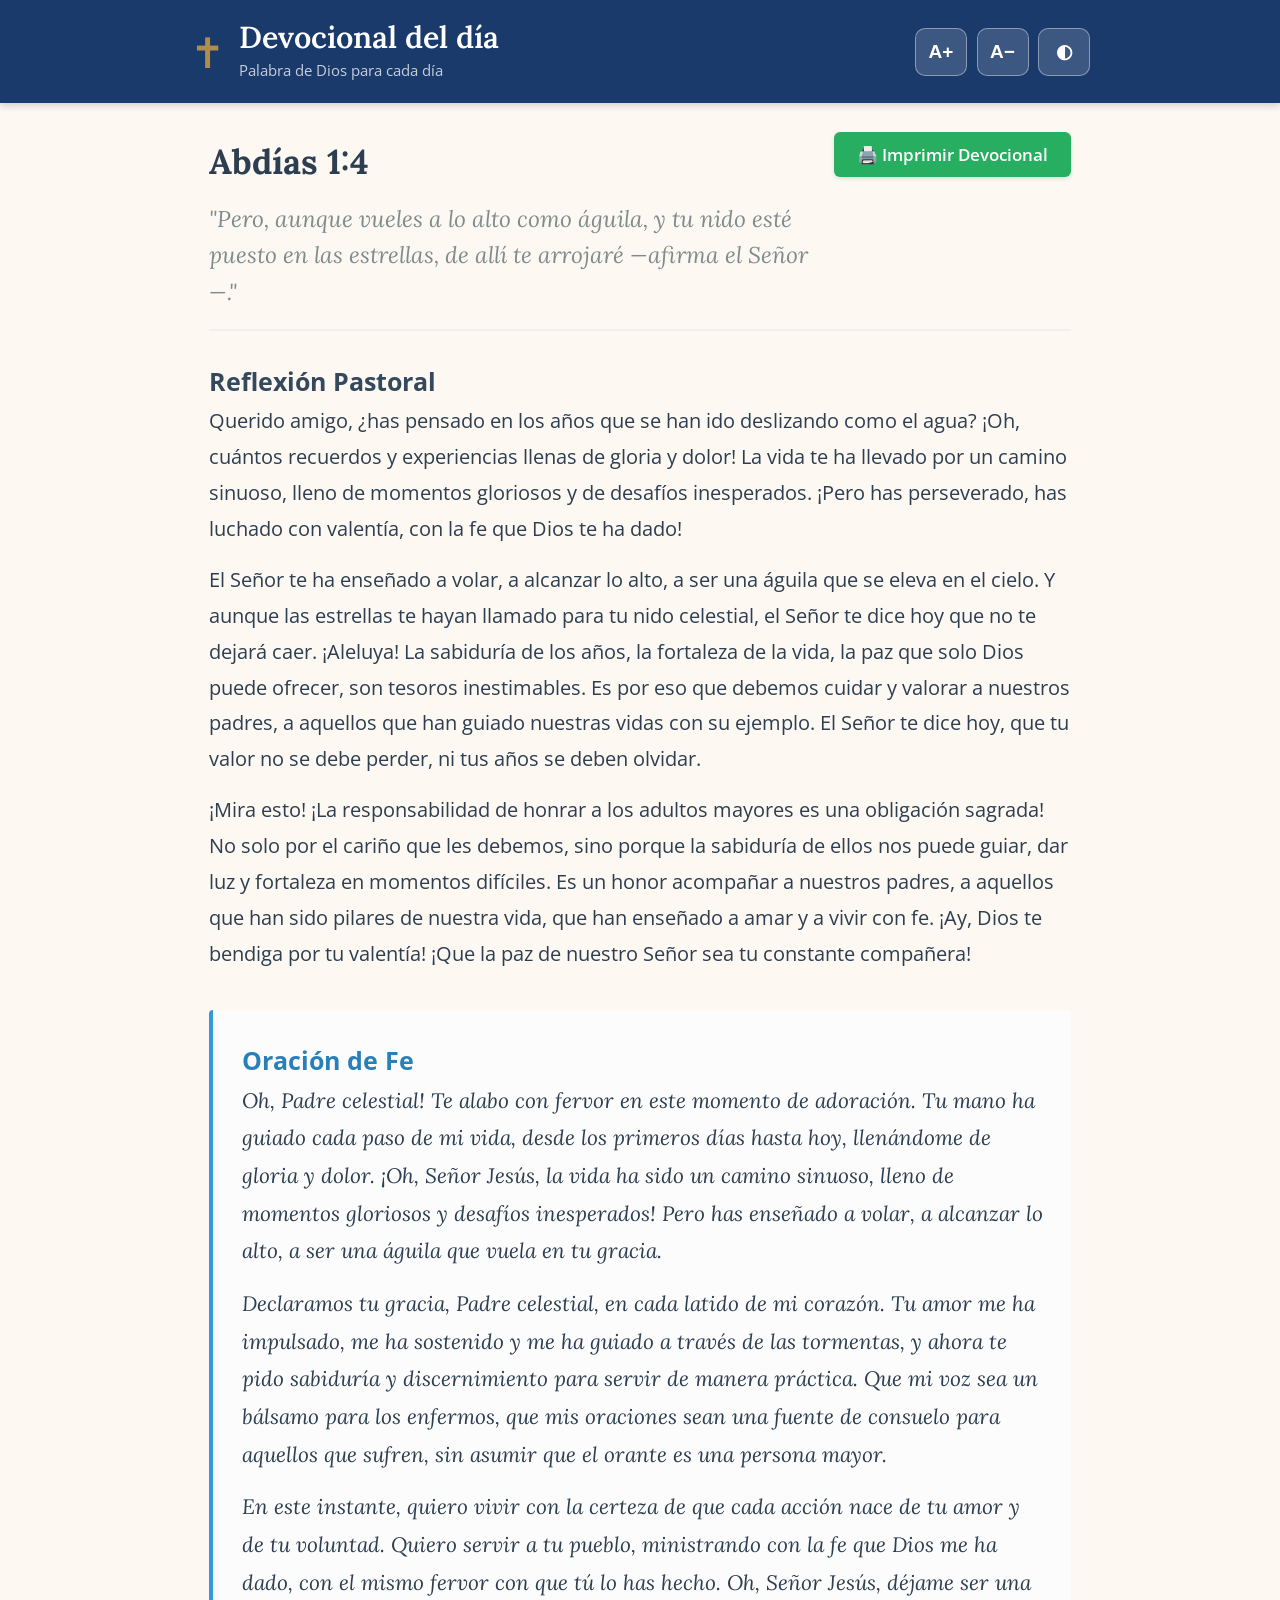
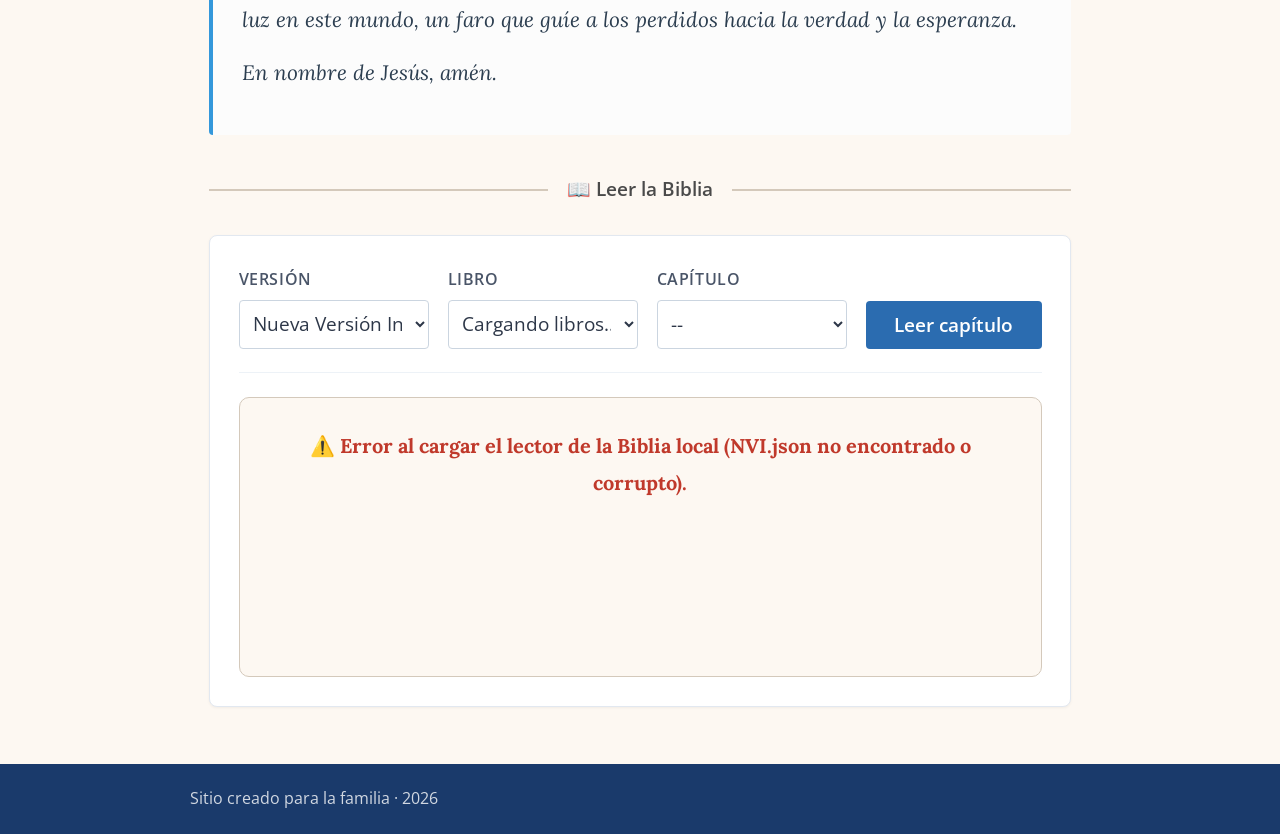
==== index.html @ 0cc898de "Automated update: 2026-06-20 - verspertino" ====
<!DOCTYPE html>
<html lang="es">
<head>
  <meta charset="UTF-8" />
  <meta name="viewport" content="width=device-width, initial-scale=1.0" />
  <title>Devocional del día</title>
  <link rel="stylesheet" href="styles.css" />
  <link rel="preconnect" href="https://fonts.googleapis.com" />
  <link rel="preconnect" href="https://fonts.gstatic.com" crossorigin />
  <link href="https://fonts.googleapis.com/css2?family=Lora:ital,wght@0,400;0,600;1,400&family=Open+Sans:wght@400;600&display=swap" rel="stylesheet" />
  <style>
    /* Estilos de la sección del Lector en Pantalla */
    .lector-section {
        background: #ffffff;
        border: 1px solid #e2e8f0;
        border-radius: 8px;
        padding: 1.5rem;
        margin-top: 1.5rem;
        box-shadow: 0 1px 3px rgba(0,0,0,0.05);
    }
    .controles-biblia {
        display: flex;
        flex-wrap: wrap;
        gap: 1rem;
        align-items: flex-end;
        border-bottom: 1px solid #edf2f7;
        padding-bottom: 1.25rem;
        margin-bottom: 1.25rem;
    }
    .control-grupo {
        flex: 1;
        min-width: 150px;
        display: flex;
        flex-direction: column;
        gap: 0.35rem;
    }
    .control-label {
        font-family: 'Open Sans', sans-serif;
        font-size: 0.85rem;
        font-weight: 600;
        color: #4a5568;
    }
    .control-select {
        width: 100%;
        padding: 0.5rem;
        border: 1px solid #cbd5e0;
        border-radius: 4px;
        background-color: #fff;
        font-family: 'Open Sans', sans-serif;
        color: #2d3748;
    }
    .btn-leer {
        padding: 0.55rem 1.5rem;
        background-color: #2b6cb0;
        color: white;
        border: none;
        border-radius: 4px;
        font-family: 'Open Sans', sans-serif;
        font-weight: 600;
        cursor: pointer;
        transition: background-color 0.2s;
        height: 38px;
    }
    .btn-leer:hover { background-color: #2c5282; }

    /* Botón de Impresión Estilizado */
    .btn-print {
        background-color: #27ae60;
        color: #ffffff;
        border: none;
        padding: 0.6rem 1.2rem;
        border-radius: 6px;
        cursor: pointer;
        font-family: 'Open Sans', sans-serif;
        font-size: 0.9rem;
        font-weight: 600;
        display: flex;
        align-items: center;
        gap: 0.5rem;
        box-shadow: 0 2px 4px rgba(39, 174, 96, 0.2);
        transition: background-color 0.2s, transform 0.1s;
    }
    .btn-print:hover {
        background-color: #219653;
        transform: translateY(-1px);
    }
    .btn-print:active {
        transform: translateY(0);
    }
    
    /* CONTROL AGRESIVO DE CONFIGURACIÓN PARA UNA SOLA HOJA A4 (IMPRESIÓN) */
    @media print {
        @page {
            size: A4;
            margin: 10mm 12mm 10mm 12mm; /* Reducción de márgenes físicos de página */
        }
        .no-print, .site-header, .site-footer, .divisor, .controles-biblia, .accesibilidad, .btn-print {
            display: none !important;
        }
        body {
            background: white !important;
            color: #000000 !important;
            font-size: 10pt !important; /* Tipografía base compacta */
            line-height: 1.4 !important;
            margin: 0 !important;
            padding: 0 !important;
        }
        .devocional-wrapper {
            box-shadow: none !important;
            border: none !important;
            padding: 0 !important;
            margin: 0 !important;
        }
        .devocional-header {
            margin-bottom: 0.8rem !important;
            padding-bottom: 0.5rem !important;
            border-bottom: 1px solid #ddd !important;
        }
        .versiculo-titulo {
            font-size: 14pt !important;
            margin-bottom: 0.2rem !important;
        }
        .versiculo-texto {
            font-size: 10.5pt !important;
            line-height: 1.3 !important;
        }
        .devocional-body {
            margin-bottom: 1rem !important;
        }
        .devocional-body h3, .devocional-footer h3 {
            font-size: 11pt !important;
            margin-top: 0.4rem !important;
            margin-bottom: 0.3rem !important;
        }
        .texto-reflexion p {
            font-size: 10pt !important;
            line-height: 1.4 !important;
            margin-bottom: 0.6rem !important;
        }
        .devocional-footer {
            background-color: #fafafa !important;
            border-left: 3px solid #3498db !important;
            padding: 0.8rem !important;
            border-radius: 4px !important;
            page-break-inside: avoid; /* Evita que la oración se rompa a la mitad */
        }
        .texto-oracion p {
            font-size: 10pt !important;
            line-height: 1.4 !important;
            margin-bottom: 0.4rem !important;
        }
    }
  </style>
</head>
<body>

  <header class="site-header" id="siteHeader">
    <div class="header-inner">
      <div class="logo-area">
        <span class="logo-cross">✝</span>
        <div>
          <h1 class="site-title">Devocional del día</h1>
          <p class="site-subtitle">Palabra de Dios para cada día</p>
        </div>
      </div>
      <div class="accesibilidad">
        <button class="btn-acc" id="btnMayor" title="Aumentar letra">A+</button>
        <button class="btn-acc" id="btnMenor" title="Reducir letra">A−</button>
        <button class="btn-acc" id="btnContraste" title="Alto contraste">◐</button>
      </div>
    </div>
  </header>

  <main class="site-main">

    <section class="devocional-wrapper" aria-label="Devocional del día">
      <div id="devocional" class="devocional-contenido">
        
        <div class="devocional-header" style="margin-bottom: 1.5rem; border-bottom: 2px solid #f0f0f0; padding-bottom: 1rem; display: flex; justify-content: space-between; align-items: flex-start; flex-wrap: wrap; gap: 1rem;">
            <div style="flex: 1; min-width: 280px;">
                <h2 class="versiculo-titulo" style="font-family: 'Lora', Georgia, serif; color: #2c3e50; font-size: 1.8rem; margin: 0 0 0.5rem 0;">
                    Abdías 1:4
                </h2>
                <p class="versiculo-texto" style="font-family: 'Lora', Georgia, serif; font-style: italic; color: #7f8c8d; font-size: 1.2rem; line-height: 1.6; margin: 0;">
                    "Pero, aunque vueles a lo alto como águila, y tu nido esté puesto en las estrellas, de allí te arrojaré —afirma el Señor—."
                </p>
            </div>
            <button class="btn-print no-print" onclick="window.print();">
                🖨️ Imprimir Devocional
            </button>
        </div>
        
        <div class="devocional-body" style="margin-bottom: 2rem;">
            <h3 style="font-family: 'Open Sans', sans-serif; color: #34495e; font-size: 1.3rem; margin-top: 0;">Reflexión Pastoral</h3>
            <div class="texto-reflexion" id="textoReflexion" style="font-family: 'Open Sans', sans-serif; font-size: 1.05rem; line-height: 1.8; color: #2c3e50;">
                <p style="margin-bottom: 0.8rem;">Querido amigo, ¿has pensado en los años que se han ido deslizando como el agua?  ¡Oh, cuántos recuerdos y experiencias llenas de gloria y dolor!  La vida te ha llevado por un camino sinuoso, lleno de momentos gloriosos y de desafíos inesperados. ¡Pero has perseverado, has luchado con valentía, con la fe que Dios te ha dado!</p><p style="margin-bottom: 0.8rem;">El Señor te ha enseñado a volar, a alcanzar lo alto, a ser una águila que se eleva en el cielo.  Y aunque las estrellas te hayan llamado para tu nido celestial, el Señor te dice hoy que no te dejará caer. ¡Aleluya!  La sabiduría de los años, la fortaleza de la vida, la paz que solo Dios puede ofrecer, son tesoros inestimables.  Es por eso que debemos cuidar y valorar a nuestros padres, a aquellos que han guiado nuestras vidas con su ejemplo.  El Señor te dice hoy, que tu valor no se debe perder, ni tus años se deben olvidar.</p><p style="margin-bottom: 0.8rem;">¡Mira esto! ¡La responsabilidad de honrar a los adultos mayores es una obligación sagrada!  No solo por el cariño que les debemos, sino porque la sabiduría de ellos nos puede guiar, dar luz y fortaleza en momentos difíciles.  Es un honor acompañar a nuestros padres, a aquellos que han sido pilares de nuestra vida, que han enseñado a amar y a vivir con fe.  ¡Ay, Dios te bendiga por tu valentía! ¡Que la paz de nuestro Señor sea tu constante compañera!</p>
            </div>
        </div>
        
        <div class="devocional-footer" style="background-color: #fcfcfc; border-left: 4px solid #3498db; padding: 1.5rem; border-radius: 4px;">
            <h3 style="font-family: 'Open Sans', sans-serif; color: #2980b9; font-size: 1.3rem; margin-top: 0;">Oración de Fe</h3>
            <div class="texto-oracion" id="textoOracion" style="font-family: 'Lora', Georgia, serif; font-size: 1.1rem; line-height: 1.8; color: #2c3e50; font-style: italic;">
                <p style="margin-bottom: 0.8rem;">Oh, Padre celestial!  Te alabo con fervor en este momento de adoración. Tu mano ha guiado cada paso de mi vida, desde los primeros días hasta hoy, llenándome de gloria y dolor.  ¡Oh, Señor Jesús, la vida ha sido un camino sinuoso, lleno de momentos gloriosos y desafíos inesperados! Pero has enseñado a volar, a alcanzar lo alto, a ser una águila que vuela en tu gracia.</p><p style="margin-bottom: 0.8rem;">Declaramos tu gracia, Padre celestial, en cada latido de mi corazón.  Tu amor me ha impulsado, me ha sostenido y me ha guiado a través de las tormentas, y ahora te pido sabiduría y discernimiento para servir de manera práctica.  Que mi voz sea un bálsamo para los enfermos, que mis oraciones sean una fuente de consuelo para aquellos que sufren, sin asumir que el orante es una persona mayor.</p><p style="margin-bottom: 0.8rem;">En este instante, quiero vivir con la certeza de que cada acción nace de tu amor y de tu voluntad.  Quiero servir a tu pueblo, ministrando con la fe que Dios me ha dado, con el mismo fervor con que tú lo has hecho.  Oh, Señor Jesús, déjame ser una luz en este mundo, un faro que guíe a los perdidos hacia la verdad y la esperanza.</p><p style="margin-bottom: 0.8rem;">En nombre de Jesús, amén.</p>
            </div>
        </div>

      </div>
    </section>

    <div class="divisor no-print">
      <span>📖 Leer la Biblia</span>
    </div>

    <section class="lector-section no-print" aria-label="Lector de la Biblia">
      <div class="controles-biblia">
        <div class="control-grupo">
          <label class="control-label" for="selVersion">Versión</label>
          <select id="selVersion" class="control-select">
            <option value="nvi">Nueva Versión Internacional (NVI)</option>
          </select>
        </div>
        <div class="control-grupo">
          <label class="control-label" for="selLibro">Libro</label>
          <select id="selLibro" class="control-select">
             <option value="">Cargando libros...</option>
          </select>
        </div>
        <div class="control-grupo">
          <label class="control-label" for="selCapitulo">Capítulo</label>
          <select id="selCapitulo" class="control-select">
             <option value="">--</option>
          </select>
        </div>
        <button id="btnLeer" class="btn-leer">Leer capítulo</button>
      </div>
      
      <div id="areaTexto" class="area-texto">
        <p class="texto-inicio" style="margin: 0; padding: 0.5rem 0;">Seleccione un libro y capítulo para comenzar a leer.</p>
      </div>
    </section>

  </main>

  <footer class="site-footer" id="siteFooter">
    <div class="footer-inner">
      <p class="footer-frase">Sitio creado para la familia · 2026</p>
    </div>
  </footer>

  <script src="js/biblia.js"></script>
</body>
</html>
---- styles.css ----
/* ============================================
   MI BIBLIA DIARIA — Estilos principales
   Diseñado para adultos mayores: letra grande,
   alto contraste, botones amplios.
   ============================================ */

/* --- RESET Y BASE --- */
*, *::before, *::after { box-sizing: border-box; margin: 0; padding: 0; }

:root {
  --fs-base: 19px;
  --color-fondo: #fdf8f2;
  --color-fondo-card: #ffffff;
  --color-texto: #1a1a1a;
  --color-texto-suave: #4a4a4a;
  --color-acento: #1a3a6b;
  --color-acento-claro: #e8eef8;
  --color-acento-hover: #122a52;
  --color-borde: #d4c9bb;
  --color-oro: #b08d4a;
  --color-oro-claro: #fdf4e3;
  --radio: 10px;
  --sombra: 0 2px 12px rgba(0,0,0,0.08);
}

/* MODO ALTO CONTRASTE */
body.alto-contraste {
  --color-fondo: #000000;
  --color-fondo-card: #111111;
  --color-texto: #ffffff;
  --color-texto-suave: #dddddd;
  --color-acento: #4a90e2;
  --color-acento-claro: #001a33;
  --color-borde: #666666;
  --color-oro: #ffd700;
  --color-oro-claro: #1a1500;
}

html { font-size: var(--fs-base); }

body {
  font-family: 'Open Sans', Arial, sans-serif;
  background-color: var(--color-fondo);
  color: var(--color-texto);
  line-height: 1.75;
  min-height: 100vh;
  display: flex;
  flex-direction: column;
}

/* --- HEADER --- */
.site-header {
  background-color: var(--color-acento);
  color: #ffffff;
  padding: 1rem 1.5rem;
  box-shadow: 0 2px 8px rgba(0,0,0,0.2);
}

.header-inner {
  max-width: 900px;
  margin: 0 auto;
  display: flex;
  align-items: center;
  justify-content: space-between;
  gap: 1rem;
  flex-wrap: wrap;
}

.logo-area {
  display: flex;
  align-items: center;
  gap: 0.75rem;
}

.logo-cross {
  font-size: 2.2rem;
  color: var(--color-oro);
  line-height: 1;
}

.site-title {
  font-family: 'Lora', Georgia, serif;
  font-size: 1.6rem;
  font-weight: 600;
  color: #ffffff;
  line-height: 1.2;
}

.site-subtitle {
  font-size: 0.8rem;
  color: rgba(255,255,255,0.75);
  margin-top: 2px;
}

/* --- BOTONES ACCESIBILIDAD --- */
.accesibilidad {
  display: flex;
  gap: 0.5rem;
  flex-shrink: 0;
}

.btn-acc {
  background: rgba(255,255,255,0.15);
  border: 1.5px solid rgba(255,255,255,0.4);
  color: #ffffff;
  font-size: 1rem;
  font-weight: 600;
  min-width: 52px;
  min-height: 48px;
  border-radius: var(--radio);
  cursor: pointer;
  transition: background 0.2s;
  padding: 0 12px;
}

.btn-acc:hover, .btn-acc:focus {
  background: rgba(255,255,255,0.3);
  outline: 3px solid #fff;
  outline-offset: 2px;
}

/* --- MAIN --- */
.site-main {
  max-width: 900px;
  margin: 0 auto;
  padding: 1.5rem 1rem 3rem;
  flex: 1;
  width: 100%;
}

/* --- DEVOCIONAL PLACEHOLDER --- */
.devocional-wrapper {
  margin-bottom: 2rem;
}

.devocional-placeholder {
  background: var(--color-acento-claro);
  border: 2px dashed var(--color-borde);
  border-radius: var(--radio);
  padding: 2.5rem 2rem;
  text-align: center;
  color: var(--color-texto-suave);
}

.placeholder-icono {
  font-size: 2.5rem;
  display: block;
  margin-bottom: 0.75rem;
  opacity: 0.4;
}

.placeholder-texto {
  font-size: 1rem;
  line-height: 1.7;
  opacity: 0.7;
}

/* --- DIVISOR --- */
.divisor {
  display: flex;
  align-items: center;
  gap: 1rem;
  margin: 1.5rem 0;
  color: var(--color-texto-suave);
  font-size: 1rem;
  font-weight: 600;
}

.divisor::before, .divisor::after {
  content: '';
  flex: 1;
  height: 1.5px;
  background: var(--color-borde);
}

/* --- LECTOR BÍBLICO --- */
.lector-section {
  background: var(--color-fondo-card);
  border: 1px solid var(--color-borde);
  border-radius: var(--radio);
  padding: 1.5rem;
  box-shadow: var(--sombra);
}

.controles-biblia {
  display: grid;
  grid-template-columns: 1fr 2fr 1fr auto;
  gap: 0.75rem;
  align-items: end;
  margin-bottom: 1.5rem;
  flex-wrap: wrap;
}

.control-grupo {
  display: flex;
  flex-direction: column;
  gap: 0.4rem;
}

.control-label {
  font-size: 0.85rem;
  font-weight: 600;
  color: var(--color-texto-suave);
  text-transform: uppercase;
  letter-spacing: 0.04em;
}

.control-select {
  font-size: 1rem;
  font-family: inherit;
  color: var(--color-texto);
  background: var(--color-fondo);
  border: 2px solid var(--color-borde);
  border-radius: var(--radio);
  padding: 0.6rem 0.9rem;
  min-height: 48px;
  cursor: pointer;
  transition: border-color 0.2s;
  appearance: auto;
}

.control-select:focus {
  outline: 3px solid var(--color-acento);
  outline-offset: 2px;
  border-color: var(--color-acento);
}

.btn-leer {
  background-color: var(--color-acento);
  color: #ffffff;
  font-size: 1rem;
  font-family: inherit;
  font-weight: 600;
  border: none;
  border-radius: var(--radio);
  padding: 0.6rem 1.5rem;
  min-height: 48px;
  cursor: pointer;
  white-space: nowrap;
  transition: background 0.2s, transform 0.1s;
  align-self: end;
}

.btn-leer:hover { background-color: var(--color-acento-hover); }
.btn-leer:active { transform: scale(0.98); }
.btn-leer:focus {
  outline: 3px solid var(--color-acento);
  outline-offset: 3px;
}

/* --- ÁREA DE TEXTO --- */
.area-texto {
  background: var(--color-fondo);
  border: 1px solid var(--color-borde);
  border-radius: var(--radio);
  padding: 1.5rem;
  min-height: 280px;
  font-family: 'Lora', Georgia, serif;
  font-size: 1.05rem;
  line-height: 1.9;
  color: var(--color-texto);
}

.texto-inicio {
  color: var(--color-texto-suave);
  text-align: center;
  padding: 2rem 0;
  font-style: italic;
}

/* VERSÍCULOS */
.versiculo {
  display: flex;
  gap: 0.75rem;
  padding: 0.4rem 0;
  border-bottom: 1px solid rgba(0,0,0,0.04);
}

.versiculo:last-child { border-bottom: none; }

.num-versiculo {
  font-family: 'Open Sans', Arial, sans-serif;
  font-size: 0.75rem;
  font-weight: 600;
  color: var(--color-oro);
  min-width: 26px;
  padding-top: 0.3rem;
  flex-shrink: 0;
}

.texto-versiculo { flex: 1; }

/* ENCABEZADO DE CAPÍTULO */
.titulo-capitulo {
  font-family: 'Lora', Georgia, serif;
  font-size: 1.2rem;
  font-weight: 600;
  color: var(--color-acento);
  margin-bottom: 1.25rem;
  padding-bottom: 0.75rem;
  border-bottom: 2px solid var(--color-acento-claro);
}

/* --- ESTADOS --- */
.mensaje-estado {
  margin-top: 1rem;
  padding: 0.85rem 1rem;
  border-radius: var(--radio);
  font-size: 0.95rem;
  text-align: center;
}

.mensaje-estado.cargando {
  background: var(--color-acento-claro);
  color: var(--color-acento);
  border: 1px solid var(--color-acento);
}

.mensaje-estado.error {
  background: #fdecea;
  color: #c0392b;
  border: 1px solid #e74c3c;
}

/* --- FOOTER --- */
.site-footer {
  background: var(--color-acento);
  color: rgba(255,255,255,0.75);
  text-align: center;
  padding: 1rem;
  font-size: 0.85rem;
  margin-top: auto;
}

/* --- RESPONSIVE --- */
@media (max-width: 680px) {
  .controles-biblia {
    grid-template-columns: 1fr 1fr;
  }
  .btn-leer {
    grid-column: 1 / -1;
    width: 100%;
  }
  .site-title { font-size: 1.3rem; }
}

@media (max-width: 420px) {
  .controles-biblia {
    grid-template-columns: 1fr;
  }
  .header-inner { flex-direction: column; align-items: flex-start; }
}

/* ============================================
   DEVOCIONAL — Estilos (Fase 2)
   ============================================ */

/* --- CARD DEVOCIONAL --- */
.devocional-card {
  background: var(--color-fondo-card);
  border: 1px solid var(--color-borde);
  border-radius: var(--radio);
  box-shadow: var(--sombra);
  overflow: hidden;
}

.dev-header {
  background: var(--color-acento);
  color: #fff;
  padding: 1.1rem 1.5rem;
}

.dev-fecha {
  font-size: 0.8rem;
  color: rgba(255,255,255,0.7);
  display: block;
  margin-bottom: 2px;
  text-transform: capitalize;
}

.dev-titulo {
  font-family: 'Lora', Georgia, serif;
  font-size: 1.3rem;
  font-weight: 600;
  color: #fff;
  margin: 0;
}

/* --- VERSÍCULO --- */
.dev-versiculo {
  background: var(--color-oro-claro);
  border-left: 5px solid var(--color-oro);
  padding: 1.25rem 1.5rem;
}

.dev-etiqueta {
  display: block;
  font-size: 0.8rem;
  font-weight: 600;
  text-transform: uppercase;
  letter-spacing: 0.06em;
  color: var(--color-texto-suave);
  margin-bottom: 0.6rem;
}

.dev-cita {
  font-family: 'Lora', Georgia, serif;
  font-size: 1.1rem;
  font-style: italic;
  line-height: 1.8;
  color: var(--color-texto);
  margin: 0;
}

/* --- SECCIONES --- */
.dev-seccion {
  padding: 1.25rem 1.5rem;
  border-top: 1px solid var(--color-borde);
}

.dev-oracion-box {
  background: var(--color-acento-claro);
}

.dev-texto {
  font-size: 1rem;
  line-height: 1.85;
  color: var(--color-texto);
  margin: 0;
}

.dev-parrafo {
  font-size: 1rem;
  line-height: 1.85;
  color: var(--color-texto);
  margin: 0 0 0.9rem;
}

.dev-parrafo:last-child { margin-bottom: 0; }

.dev-reflexion-body { }

.dev-oracion-body .dev-parrafo {
  font-family: 'Lora', Georgia, serif;
  font-style: italic;
}

.dev-oracion-texto {
  font-family: 'Lora', Georgia, serif;
  font-style: italic;
}

/* --- ACCIONES --- */
.dev-acciones {
  display: flex;
  gap: 0.75rem;
  padding: 1.1rem 1.5rem;
  border-top: 1px solid var(--color-borde);
  flex-wrap: wrap;
}

.btn-imprimir {
  background: var(--color-acento);
  color: #fff;
  border: none;
  border-radius: var(--radio);
  font-size: 0.95rem;
  font-family: inherit;
  font-weight: 600;
  padding: 0.65rem 1.4rem;
  min-height: 48px;
  cursor: pointer;
  transition: background 0.2s;
}

.btn-imprimir:hover { background: var(--color-acento-hover); }

.btn-nuevo {
  background: transparent;
  color: var(--color-acento);
  border: 2px solid var(--color-acento);
  border-radius: var(--radio);
  font-size: 0.95rem;
  font-family: inherit;
  font-weight: 600;
  padding: 0.65rem 1.4rem;
  min-height: 48px;
  cursor: pointer;
  transition: background 0.15s, color 0.15s;
}

.btn-nuevo:hover {
  background: var(--color-acento);
  color: #fff;
}

/* --- ESTADO CARGANDO --- */
.devocional-cargando {
  background: var(--color-fondo-card);
  border: 1px solid var(--color-borde);
  border-radius: var(--radio);
  padding: 3rem 2rem;
  text-align: center;
}

.cargando-inner { display: flex; flex-direction: column; align-items: center; gap: 1rem; }

.cargando-cruz {
  font-size: 2.8rem;
  color: var(--color-acento);
  animation: latido 1.5s ease-in-out infinite;
}

@keyframes latido {
  0%, 100% { opacity: 1; transform: scale(1); }
  50% { opacity: 0.5; transform: scale(0.9); }
}

.cargando-texto {
  font-size: 1rem;
  color: var(--color-texto-suave);
}

.cargando-puntos {
  display: flex;
  gap: 6px;
}

.cargando-puntos span {
  width: 10px; height: 10px;
  background: var(--color-acento);
  border-radius: 50%;
  animation: pulso 1.2s ease-in-out infinite;
  opacity: 0.3;
}

.cargando-puntos span:nth-child(2) { animation-delay: 0.2s; }
.cargando-puntos span:nth-child(3) { animation-delay: 0.4s; }

@keyframes pulso {
  0%, 100% { opacity: 0.3; }
  50% { opacity: 1; }
}

/* --- ESTADO ERROR --- */
.devocional-error {
  background: #fdf3f2;
  border: 1px solid #e8b4b0;
  border-radius: var(--radio);
  padding: 2rem 1.5rem;
  text-align: center;
}

body.alto-contraste .devocional-error {
  background: #2a0000;
  border-color: #cc3300;
}

.error-inner { display: flex; flex-direction: column; align-items: center; gap: 1rem; }
.error-icono { font-size: 2.2rem; }
.error-texto { font-size: 0.95rem; color: var(--color-texto); max-width: 420px; line-height: 1.7; }
.error-botones { display: flex; gap: 0.75rem; flex-wrap: wrap; justify-content: center; }

/* ============================================
   MODAL API KEY
   ============================================ */
.modal-overlay {
  position: fixed;
  inset: 0;
  background: rgba(0,0,0,0.55);
  display: flex;
  align-items: center;
  justify-content: center;
  z-index: 1000;
  padding: 1rem;
}

.modal-oculto {
  display: none !important;
}

.modal-caja {
  background: var(--color-fondo-card);
  border-radius: 14px;
  padding: 2rem 2rem 1.75rem;
  max-width: 460px;
  width: 100%;
  box-shadow: 0 8px 40px rgba(0,0,0,0.2);
  display: flex;
  flex-direction: column;
  gap: 0.9rem;
  position: relative;
}

.modal-cerrar {
  position: absolute;
  top: 12px;
  right: 12px;
  width: 36px;
  height: 36px;
  border-radius: 50%;
  border: 1.5px solid var(--color-borde);
  background: var(--color-fondo);
  color: var(--color-texto-suave);
  font-size: 14px;
  cursor: pointer;
  display: flex;
  align-items: center;
  justify-content: center;
  line-height: 1;
}

.modal-cerrar:hover {
  background: var(--color-borde);
  color: var(--color-texto);
}

.modal-icono { font-size: 2.2rem; text-align: center; }

.modal-titulo {
  font-family: 'Lora', Georgia, serif;
  font-size: 1.2rem;
  font-weight: 600;
  color: var(--color-acento);
  text-align: center;
  margin: 0;
}

.modal-texto {
  font-size: 0.95rem;
  color: var(--color-texto);
  line-height: 1.7;
  text-align: center;
}

.modal-pasos {
  background: var(--color-acento-claro);
  border-radius: var(--radio);
  padding: 0.9rem 1rem 0.9rem 2rem;
  font-size: 0.9rem;
  color: var(--color-texto);
  line-height: 2;
}

.modal-label {
  font-size: 0.9rem;
  font-weight: 600;
  color: var(--color-texto-suave);
}

.modal-input {
  width: 100%;
  font-size: 1rem;
  font-family: 'Open Sans', Arial, sans-serif;
  color: var(--color-texto);
  background: var(--color-fondo);
  border: 2px solid var(--color-borde);
  border-radius: var(--radio);
  padding: 0.7rem 1rem;
  min-height: 48px;
  transition: border-color 0.2s;
}

.modal-input:focus {
  outline: 3px solid var(--color-acento);
  outline-offset: 2px;
  border-color: var(--color-acento);
}

.modal-nota {
  font-size: 0.8rem;
  color: var(--color-texto-suave);
  text-align: center;
  line-height: 1.5;
}

.btn-modal-principal {
  background: var(--color-acento);
  color: #fff;
  border: none;
  border-radius: var(--radio);
  font-size: 1rem;
  font-family: inherit;
  font-weight: 600;
  padding: 0.8rem 1.5rem;
  min-height: 52px;
  cursor: pointer;
  width: 100%;
  transition: background 0.2s;
}

.btn-modal-principal:hover { background: var(--color-acento-hover); }

.modal-link {
  text-align: center;
  font-size: 0.85rem;
  color: var(--color-acento);
  text-decoration: none;
  padding: 0.25rem 0;
}

.modal-link:hover { text-decoration: underline; }

/* ============================================
   FOOTER — Fase 3
   ============================================ */
.site-footer {
  background: var(--color-acento);
  color: rgba(255,255,255,0.8);
  padding: 1.1rem 1.5rem;
  margin-top: auto;
}

.footer-inner {
  max-width: 900px;
  margin: 0 auto;
  display: flex;
  align-items: center;
  justify-content: space-between;
  flex-wrap: wrap;
  gap: 0.75rem;
}

.footer-frase {
  font-size: 0.85rem;
  margin: 0;
}

.footer-ayuda-btn {
  background: rgba(255,255,255,0.15);
  color: #fff;
  border: 1.5px solid rgba(255,255,255,0.4);
  border-radius: var(--radio);
  font-size: 0.85rem;
  font-family: inherit;
  padding: 0.5rem 1rem;
  min-height: 40px;
  cursor: pointer;
  transition: background 0.2s;
  white-space: nowrap;
}

.footer-ayuda-btn:hover {
  background: rgba(255,255,255,0.28);
}

.footer-ayuda-btn:focus {
  outline: 3px solid #fff;
  outline-offset: 2px;
}

/* ============================================
   IMPRESIÓN — Fase 3
   ============================================ */

/* Clase utilitaria para ocultar en impresión */
@media print {
  .no-print,
  .site-header .accesibilidad,
  .site-footer,
  .dev-acciones,
  .modal-overlay {
    display: none !important;
  }

  /* Reset general para papel */
  * {
    -webkit-print-color-adjust: exact;
    print-color-adjust: exact;
    color-adjust: exact;
  }

  body {
    background: #fff !important;
    color: #000 !important;
    font-size: 13pt;
    line-height: 1.6;
    font-family: Georgia, 'Times New Roman', serif;
  }

  .site-main {
    padding: 0 !important;
    max-width: 100% !important;
  }

  /* Header simplificado para impresión */
  .site-header {
    background: #fff !important;
    color: #000 !important;
    border-bottom: 2px solid #1a3a6b;
    padding: 0.5rem 0 0.75rem !important;
    box-shadow: none !important;
  }

  .logo-cross { color: #1a3a6b !important; }
  .site-title { color: #1a3a6b !important; font-size: 18pt !important; }
  .site-subtitle { color: #555 !important; }

  /* Devocional para impresión */
  .devocional-wrapper {
    margin-bottom: 0 !important;
  }

  .devocional-card {
    border: none !important;
    box-shadow: none !important;
    border-radius: 0 !important;
  }

  .dev-header {
    background: #fff !important;
    color: #000 !important;
    border-bottom: 1.5px solid #1a3a6b;
    padding: 0.5rem 0 0.6rem !important;
  }

  .dev-fecha { color: #555 !important; font-size: 10pt !important; }
  .dev-titulo { color: #1a3a6b !important; font-size: 16pt !important; }

  .dev-versiculo {
    background: #f9f6f0 !important;
    border-left: 4px solid #b08d4a !important;
    padding: 0.75rem 1rem !important;
    margin: 0.75rem 0 !important;
    page-break-inside: avoid;
  }

  .dev-etiqueta {
    color: #555 !important;
    font-size: 9pt !important;
  }

  .dev-cita {
    color: #000 !important;
    font-size: 13pt !important;
  }

  .dev-seccion {
    padding: 0.6rem 0 !important;
    border-top: 0.5px solid #ccc !important;
  }

  .dev-oracion-box {
    background: #f4f7fc !important;
    padding: 0.6rem 0.75rem !important;
    margin-top: 0.5rem !important;
  }

  .dev-texto {
    color: #000 !important;
    font-size: 12pt !important;
  }

  /* Pie de impresión */
  .devocional-wrapper::after {
    content: "Mi Biblia Diaria · mibibliadiaria.github.io · Impreso el " attr(data-fecha-impresion);
    display: block;
    margin-top: 1.5rem;
    padding-top: 0.75rem;
    border-top: 0.5px solid #ccc;
    font-size: 9pt;
    color: #888;
    text-align: center;
  }
}
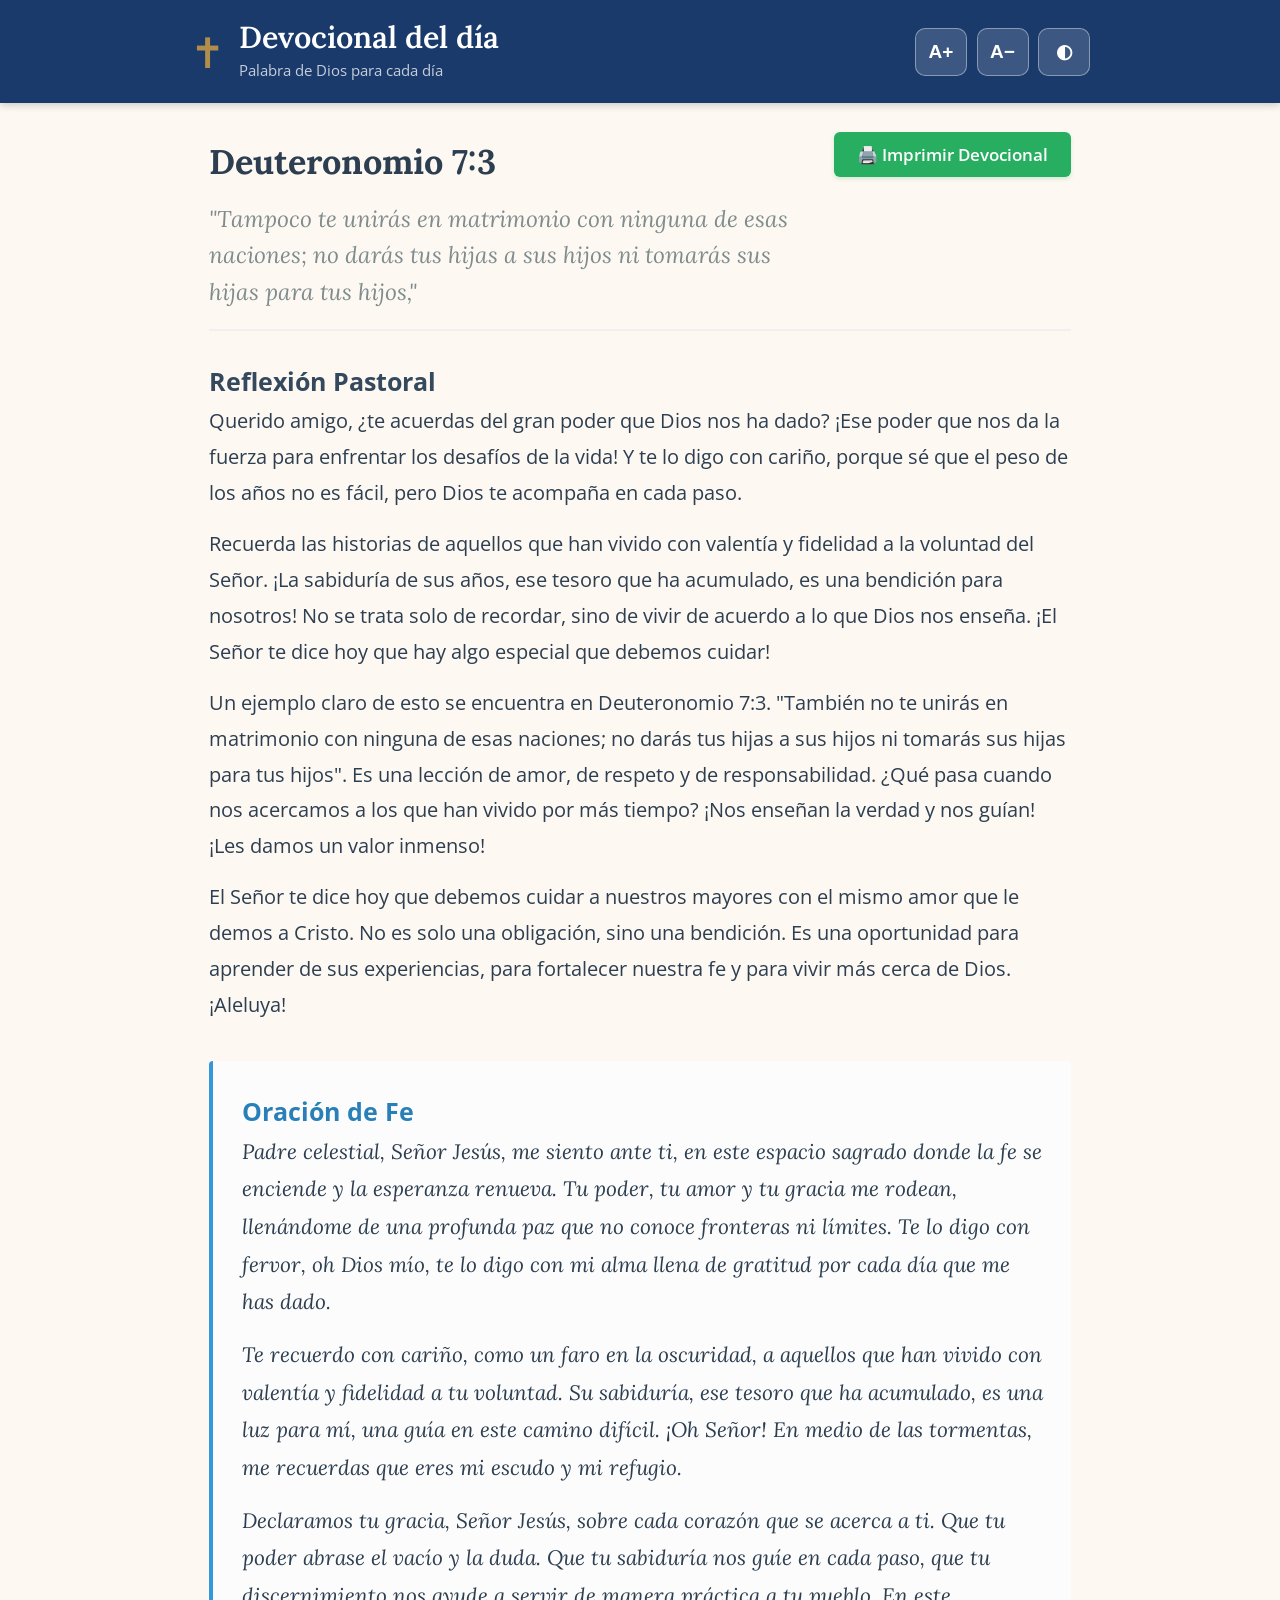
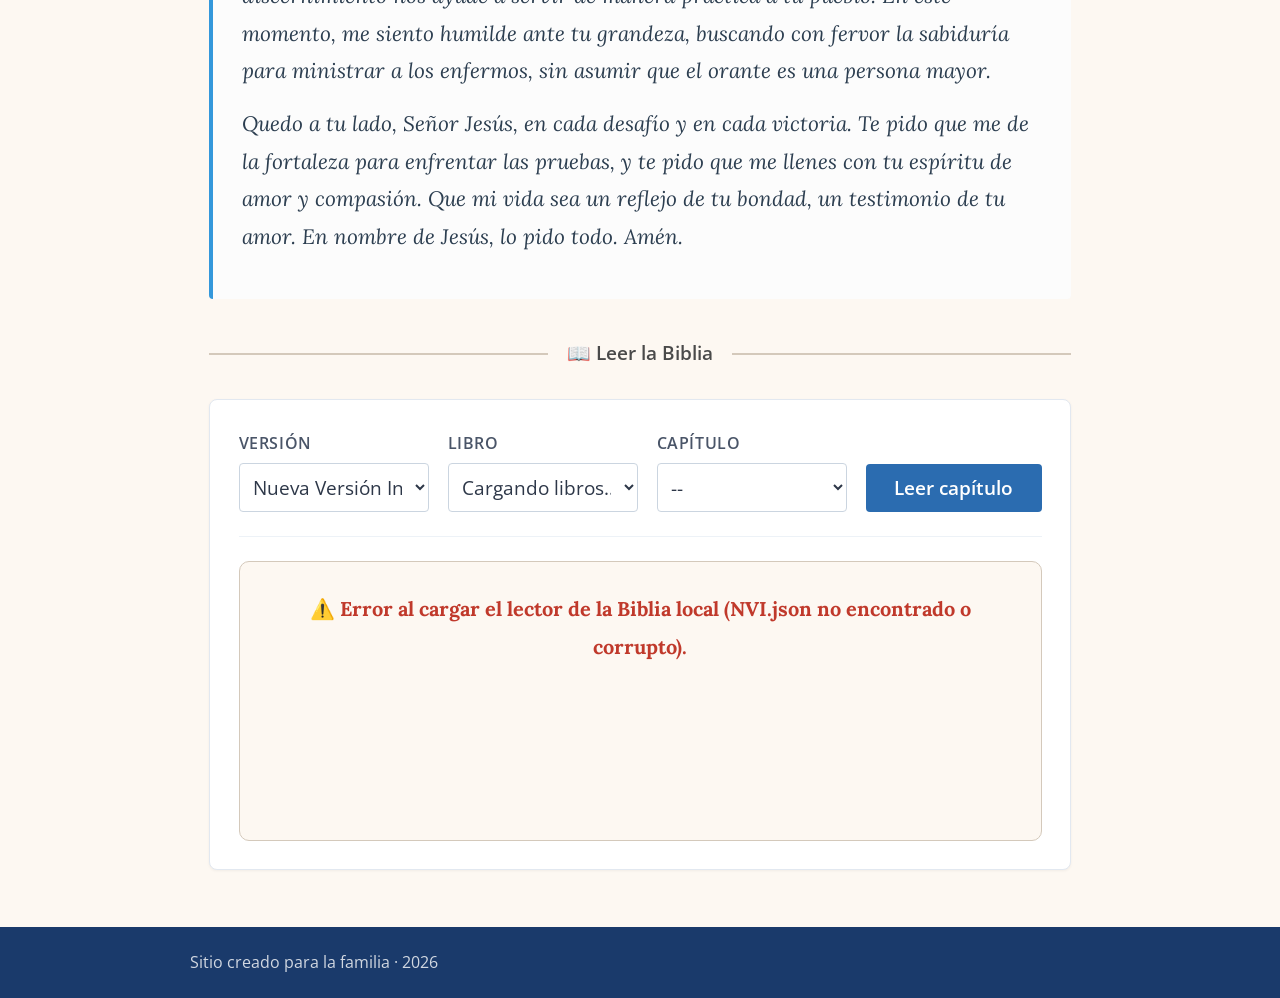
==== commit 8616a930: "Automated update: 2026-06-21 - verspertino" ====
--- a/index.html
+++ b/index.html
@@ -179,10 +179,10 @@
         <div class="devocional-header" style="margin-bottom: 1.5rem; border-bottom: 2px solid #f0f0f0; padding-bottom: 1rem; display: flex; justify-content: space-between; align-items: flex-start; flex-wrap: wrap; gap: 1rem;">
             <div style="flex: 1; min-width: 280px;">
                 <h2 class="versiculo-titulo" style="font-family: 'Lora', Georgia, serif; color: #2c3e50; font-size: 1.8rem; margin: 0 0 0.5rem 0;">
-                    Abdías 1:4
+                    Deuteronomio 7:3
                 </h2>
                 <p class="versiculo-texto" style="font-family: 'Lora', Georgia, serif; font-style: italic; color: #7f8c8d; font-size: 1.2rem; line-height: 1.6; margin: 0;">
-                    "Pero, aunque vueles a lo alto como águila, y tu nido esté puesto en las estrellas, de allí te arrojaré —afirma el Señor—."
+                    "Tampoco te unirás en matrimonio con ninguna de esas naciones; no darás tus hijas a sus hijos ni tomarás sus hijas para tus hijos,"
                 </p>
             </div>
             <button class="btn-print no-print" onclick="window.print();">
@@ -193,14 +193,14 @@
         <div class="devocional-body" style="margin-bottom: 2rem;">
             <h3 style="font-family: 'Open Sans', sans-serif; color: #34495e; font-size: 1.3rem; margin-top: 0;">Reflexión Pastoral</h3>
             <div class="texto-reflexion" id="textoReflexion" style="font-family: 'Open Sans', sans-serif; font-size: 1.05rem; line-height: 1.8; color: #2c3e50;">
-                <p style="margin-bottom: 0.8rem;">Querido amigo, ¿has pensado en los años que se han ido deslizando como el agua?  ¡Oh, cuántos recuerdos y experiencias llenas de gloria y dolor!  La vida te ha llevado por un camino sinuoso, lleno de momentos gloriosos y de desafíos inesperados. ¡Pero has perseverado, has luchado con valentía, con la fe que Dios te ha dado!</p><p style="margin-bottom: 0.8rem;">El Señor te ha enseñado a volar, a alcanzar lo alto, a ser una águila que se eleva en el cielo.  Y aunque las estrellas te hayan llamado para tu nido celestial, el Señor te dice hoy que no te dejará caer. ¡Aleluya!  La sabiduría de los años, la fortaleza de la vida, la paz que solo Dios puede ofrecer, son tesoros inestimables.  Es por eso que debemos cuidar y valorar a nuestros padres, a aquellos que han guiado nuestras vidas con su ejemplo.  El Señor te dice hoy, que tu valor no se debe perder, ni tus años se deben olvidar.</p><p style="margin-bottom: 0.8rem;">¡Mira esto! ¡La responsabilidad de honrar a los adultos mayores es una obligación sagrada!  No solo por el cariño que les debemos, sino porque la sabiduría de ellos nos puede guiar, dar luz y fortaleza en momentos difíciles.  Es un honor acompañar a nuestros padres, a aquellos que han sido pilares de nuestra vida, que han enseñado a amar y a vivir con fe.  ¡Ay, Dios te bendiga por tu valentía! ¡Que la paz de nuestro Señor sea tu constante compañera!</p>
+                <p style="margin-bottom: 0.8rem;">Querido amigo, ¿te acuerdas del gran poder que Dios nos ha dado?  ¡Ese poder que nos da la fuerza para enfrentar los desafíos de la vida!  Y te lo digo con cariño, porque sé que el peso de los años no es fácil, pero Dios te acompaña en cada paso.</p><p style="margin-bottom: 0.8rem;">Recuerda las historias de aquellos que han vivido con valentía y fidelidad a la voluntad del Señor. ¡La sabiduría de sus años, ese tesoro que ha acumulado, es una bendición para nosotros!  No se trata solo de recordar, sino de vivir de acuerdo a lo que Dios nos enseña. ¡El Señor te dice hoy que hay algo especial que debemos cuidar!</p><p style="margin-bottom: 0.8rem;">Un ejemplo claro de esto se encuentra en Deuteronomio 7:3.  "También no te unirás en matrimonio con ninguna de esas naciones; no darás tus hijas a sus hijos ni tomarás sus hijas para tus hijos".  Es una lección de amor, de respeto y de responsabilidad.  ¿Qué pasa cuando nos acercamos a los que han vivido por más tiempo? ¡Nos enseñan la verdad y nos guían!  ¡Les damos un valor inmenso!</p><p style="margin-bottom: 0.8rem;">El Señor te dice hoy que debemos cuidar a nuestros mayores con el mismo amor que le demos a Cristo.  No es solo una obligación, sino una bendición.  Es una oportunidad para aprender de sus experiencias, para fortalecer nuestra fe y para vivir más cerca de Dios. ¡Aleluya!</p>
             </div>
         </div>
         
         <div class="devocional-footer" style="background-color: #fcfcfc; border-left: 4px solid #3498db; padding: 1.5rem; border-radius: 4px;">
             <h3 style="font-family: 'Open Sans', sans-serif; color: #2980b9; font-size: 1.3rem; margin-top: 0;">Oración de Fe</h3>
             <div class="texto-oracion" id="textoOracion" style="font-family: 'Lora', Georgia, serif; font-size: 1.1rem; line-height: 1.8; color: #2c3e50; font-style: italic;">
-                <p style="margin-bottom: 0.8rem;">Oh, Padre celestial!  Te alabo con fervor en este momento de adoración. Tu mano ha guiado cada paso de mi vida, desde los primeros días hasta hoy, llenándome de gloria y dolor.  ¡Oh, Señor Jesús, la vida ha sido un camino sinuoso, lleno de momentos gloriosos y desafíos inesperados! Pero has enseñado a volar, a alcanzar lo alto, a ser una águila que vuela en tu gracia.</p><p style="margin-bottom: 0.8rem;">Declaramos tu gracia, Padre celestial, en cada latido de mi corazón.  Tu amor me ha impulsado, me ha sostenido y me ha guiado a través de las tormentas, y ahora te pido sabiduría y discernimiento para servir de manera práctica.  Que mi voz sea un bálsamo para los enfermos, que mis oraciones sean una fuente de consuelo para aquellos que sufren, sin asumir que el orante es una persona mayor.</p><p style="margin-bottom: 0.8rem;">En este instante, quiero vivir con la certeza de que cada acción nace de tu amor y de tu voluntad.  Quiero servir a tu pueblo, ministrando con la fe que Dios me ha dado, con el mismo fervor con que tú lo has hecho.  Oh, Señor Jesús, déjame ser una luz en este mundo, un faro que guíe a los perdidos hacia la verdad y la esperanza.</p><p style="margin-bottom: 0.8rem;">En nombre de Jesús, amén.</p>
+                <p style="margin-bottom: 0.8rem;">Padre celestial, Señor Jesús, me siento ante ti, en este espacio sagrado donde la fe se enciende y la esperanza renueva.  Tu poder, tu amor y tu gracia me rodean, llenándome de una profunda paz que no conoce fronteras ni límites.  Te lo digo con fervor, oh Dios mío, te lo digo con mi alma llena de gratitud por cada día que me has dado.</p><p style="margin-bottom: 0.8rem;">Te recuerdo con cariño, como un faro en la oscuridad, a aquellos que han vivido con valentía y fidelidad a tu voluntad.  Su sabiduría, ese tesoro que ha acumulado, es una luz para mí, una guía en este camino difícil.  ¡Oh Señor!  En medio de las tormentas, me recuerdas que eres mi escudo y mi refugio.</p><p style="margin-bottom: 0.8rem;">Declaramos tu gracia, Señor Jesús, sobre cada corazón que se acerca a ti.  Que tu poder abrase el vacío y la duda.  Que tu sabiduría nos guíe en cada paso, que tu discernimiento nos ayude a servir de manera práctica a tu pueblo.  En este momento, me siento humilde ante tu grandeza, buscando con fervor la sabiduría para ministrar a los enfermos, sin asumir que el orante es una persona mayor.</p><p style="margin-bottom: 0.8rem;">Quedo a tu lado, Señor Jesús, en cada desafío y en cada victoria.  Te pido que me de la fortaleza para enfrentar las pruebas, y te pido que me llenes con tu espíritu de amor y compasión.  Que mi vida sea un reflejo de tu bondad, un testimonio de tu amor.  En nombre de Jesús, lo pido todo. Amén.</p>
             </div>
         </div>
 
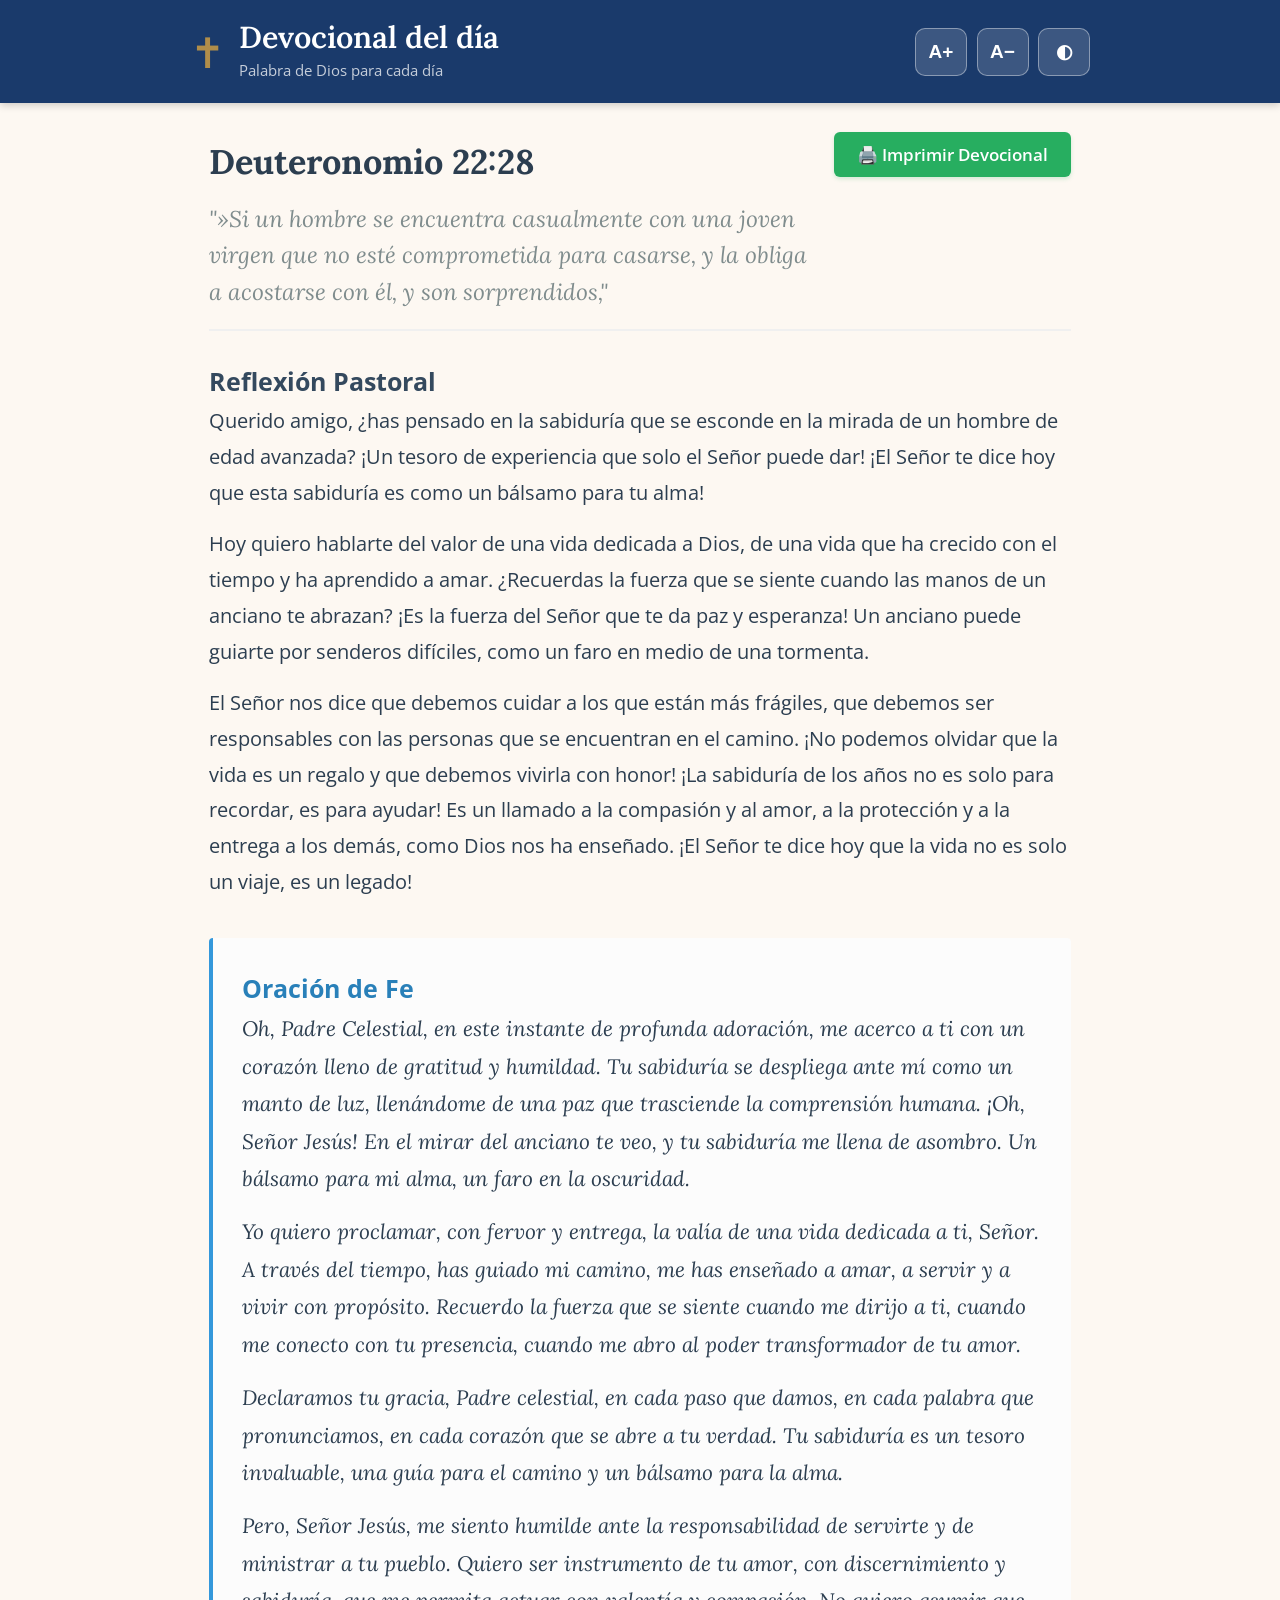
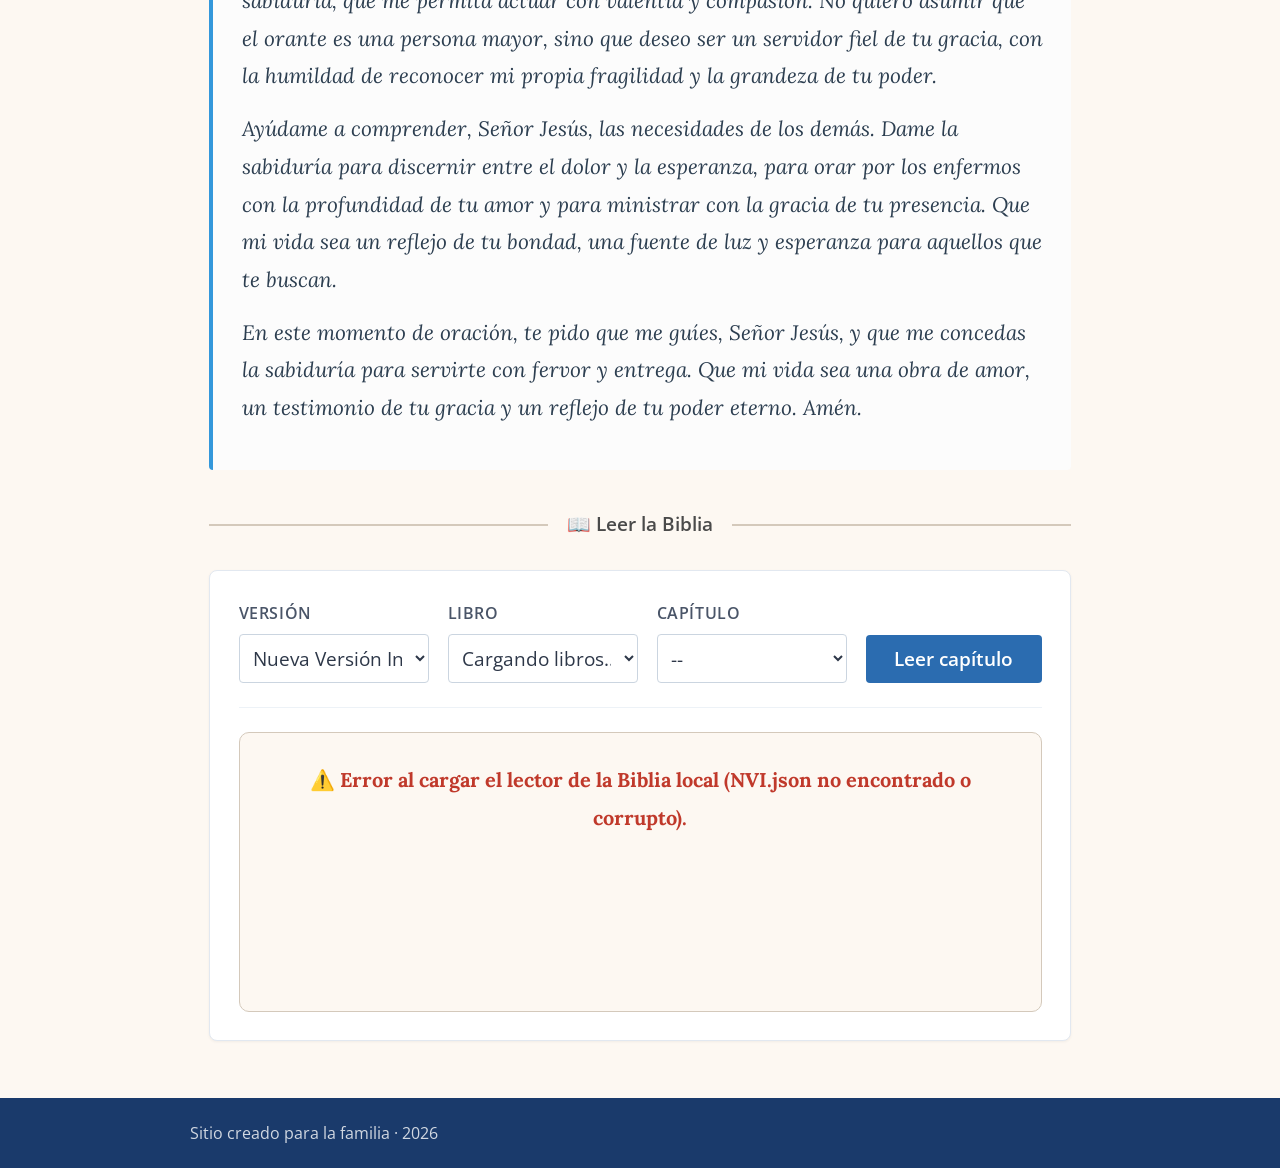
==== commit 6ccdaf76: "Automated update: 2026-06-24 - verspertino" ====
--- a/index.html
+++ b/index.html
@@ -179,10 +179,10 @@
         <div class="devocional-header" style="margin-bottom: 1.5rem; border-bottom: 2px solid #f0f0f0; padding-bottom: 1rem; display: flex; justify-content: space-between; align-items: flex-start; flex-wrap: wrap; gap: 1rem;">
             <div style="flex: 1; min-width: 280px;">
                 <h2 class="versiculo-titulo" style="font-family: 'Lora', Georgia, serif; color: #2c3e50; font-size: 1.8rem; margin: 0 0 0.5rem 0;">
-                    Deuteronomio 7:3
+                    Deuteronomio 22:28
                 </h2>
                 <p class="versiculo-texto" style="font-family: 'Lora', Georgia, serif; font-style: italic; color: #7f8c8d; font-size: 1.2rem; line-height: 1.6; margin: 0;">
-                    "Tampoco te unirás en matrimonio con ninguna de esas naciones; no darás tus hijas a sus hijos ni tomarás sus hijas para tus hijos,"
+                    "»Si un hombre se encuentra casualmente con una joven virgen que no esté comprometida para casarse, y la obliga a acostarse con él, y son sorprendidos,"
                 </p>
             </div>
             <button class="btn-print no-print" onclick="window.print();">
@@ -193,14 +193,14 @@
         <div class="devocional-body" style="margin-bottom: 2rem;">
             <h3 style="font-family: 'Open Sans', sans-serif; color: #34495e; font-size: 1.3rem; margin-top: 0;">Reflexión Pastoral</h3>
             <div class="texto-reflexion" id="textoReflexion" style="font-family: 'Open Sans', sans-serif; font-size: 1.05rem; line-height: 1.8; color: #2c3e50;">
-                <p style="margin-bottom: 0.8rem;">Querido amigo, ¿te acuerdas del gran poder que Dios nos ha dado?  ¡Ese poder que nos da la fuerza para enfrentar los desafíos de la vida!  Y te lo digo con cariño, porque sé que el peso de los años no es fácil, pero Dios te acompaña en cada paso.</p><p style="margin-bottom: 0.8rem;">Recuerda las historias de aquellos que han vivido con valentía y fidelidad a la voluntad del Señor. ¡La sabiduría de sus años, ese tesoro que ha acumulado, es una bendición para nosotros!  No se trata solo de recordar, sino de vivir de acuerdo a lo que Dios nos enseña. ¡El Señor te dice hoy que hay algo especial que debemos cuidar!</p><p style="margin-bottom: 0.8rem;">Un ejemplo claro de esto se encuentra en Deuteronomio 7:3.  "También no te unirás en matrimonio con ninguna de esas naciones; no darás tus hijas a sus hijos ni tomarás sus hijas para tus hijos".  Es una lección de amor, de respeto y de responsabilidad.  ¿Qué pasa cuando nos acercamos a los que han vivido por más tiempo? ¡Nos enseñan la verdad y nos guían!  ¡Les damos un valor inmenso!</p><p style="margin-bottom: 0.8rem;">El Señor te dice hoy que debemos cuidar a nuestros mayores con el mismo amor que le demos a Cristo.  No es solo una obligación, sino una bendición.  Es una oportunidad para aprender de sus experiencias, para fortalecer nuestra fe y para vivir más cerca de Dios. ¡Aleluya!</p>
+                <p style="margin-bottom: 0.8rem;">Querido amigo, ¿has pensado en la sabiduría que se esconde en la mirada de un hombre de edad avanzada?  ¡Un tesoro de experiencia que solo el Señor puede dar! ¡El Señor te dice hoy que esta sabiduría es como un bálsamo para tu alma!</p><p style="margin-bottom: 0.8rem;">Hoy quiero hablarte del valor de una vida dedicada a Dios, de una vida que ha crecido con el tiempo y ha aprendido a amar.  ¿Recuerdas la fuerza que se siente cuando las manos de un anciano te abrazan? ¡Es la fuerza del Señor que te da paz y esperanza!  Un anciano puede guiarte por senderos difíciles, como un faro en medio de una tormenta.</p><p style="margin-bottom: 0.8rem;">El Señor nos dice que debemos cuidar a los que están más frágiles, que debemos ser responsables con las personas que se encuentran en el camino.  ¡No podemos olvidar que la vida es un regalo y que debemos vivirla con honor! ¡La sabiduría de los años no es solo para recordar, es para ayudar!   Es un llamado a la compasión y al amor, a la protección y a la entrega a los demás, como Dios nos ha enseñado.  ¡El Señor te dice hoy que la vida no es solo un viaje, es un legado!</p>
             </div>
         </div>
         
         <div class="devocional-footer" style="background-color: #fcfcfc; border-left: 4px solid #3498db; padding: 1.5rem; border-radius: 4px;">
             <h3 style="font-family: 'Open Sans', sans-serif; color: #2980b9; font-size: 1.3rem; margin-top: 0;">Oración de Fe</h3>
             <div class="texto-oracion" id="textoOracion" style="font-family: 'Lora', Georgia, serif; font-size: 1.1rem; line-height: 1.8; color: #2c3e50; font-style: italic;">
-                <p style="margin-bottom: 0.8rem;">Padre celestial, Señor Jesús, me siento ante ti, en este espacio sagrado donde la fe se enciende y la esperanza renueva.  Tu poder, tu amor y tu gracia me rodean, llenándome de una profunda paz que no conoce fronteras ni límites.  Te lo digo con fervor, oh Dios mío, te lo digo con mi alma llena de gratitud por cada día que me has dado.</p><p style="margin-bottom: 0.8rem;">Te recuerdo con cariño, como un faro en la oscuridad, a aquellos que han vivido con valentía y fidelidad a tu voluntad.  Su sabiduría, ese tesoro que ha acumulado, es una luz para mí, una guía en este camino difícil.  ¡Oh Señor!  En medio de las tormentas, me recuerdas que eres mi escudo y mi refugio.</p><p style="margin-bottom: 0.8rem;">Declaramos tu gracia, Señor Jesús, sobre cada corazón que se acerca a ti.  Que tu poder abrase el vacío y la duda.  Que tu sabiduría nos guíe en cada paso, que tu discernimiento nos ayude a servir de manera práctica a tu pueblo.  En este momento, me siento humilde ante tu grandeza, buscando con fervor la sabiduría para ministrar a los enfermos, sin asumir que el orante es una persona mayor.</p><p style="margin-bottom: 0.8rem;">Quedo a tu lado, Señor Jesús, en cada desafío y en cada victoria.  Te pido que me de la fortaleza para enfrentar las pruebas, y te pido que me llenes con tu espíritu de amor y compasión.  Que mi vida sea un reflejo de tu bondad, un testimonio de tu amor.  En nombre de Jesús, lo pido todo. Amén.</p>
+                <p style="margin-bottom: 0.8rem;">Oh, Padre Celestial, en este instante de profunda adoración, me acerco a ti con un corazón lleno de gratitud y humildad.  Tu sabiduría se despliega ante mí como un manto de luz, llenándome de una paz que trasciende la comprensión humana.  ¡Oh, Señor Jesús!  En el mirar del anciano te veo, y tu sabiduría me llena de asombro.  Un bálsamo para mi alma, un faro en la oscuridad.</p><p style="margin-bottom: 0.8rem;">Yo quiero proclamar, con fervor y entrega, la valía de una vida dedicada a ti, Señor.  A través del tiempo, has guiado mi camino, me has enseñado a amar, a servir y a vivir con propósito.  Recuerdo la fuerza que se siente cuando me dirijo a ti, cuando me conecto con tu presencia, cuando me abro al poder transformador de tu amor.</p><p style="margin-bottom: 0.8rem;">Declaramos tu gracia, Padre celestial, en cada paso que damos, en cada palabra que pronunciamos, en cada corazón que se abre a tu verdad.  Tu sabiduría es un tesoro invaluable, una guía para el camino y un bálsamo para la alma.</p><p style="margin-bottom: 0.8rem;">Pero, Señor Jesús, me siento humilde ante la responsabilidad de servirte y de ministrar a tu pueblo.  Quiero ser instrumento de tu amor, con discernimiento y sabiduría, que me permita actuar con valentía y compasión.  No quiero asumir que el orante es una persona mayor, sino que deseo ser un servidor fiel de tu gracia, con la humildad de reconocer mi propia fragilidad y la grandeza de tu poder.</p><p style="margin-bottom: 0.8rem;">Ayúdame a comprender, Señor Jesús, las necesidades de los demás.  Dame la sabiduría para discernir entre el dolor y la esperanza, para orar por los enfermos con la profundidad de tu amor y para ministrar con la gracia de tu presencia.  Que mi vida sea un reflejo de tu bondad, una fuente de luz y esperanza para aquellos que te buscan.</p><p style="margin-bottom: 0.8rem;">En este momento de oración, te pido que me guíes, Señor Jesús, y que me concedas la sabiduría para servirte con fervor y entrega. Que mi vida sea una obra de amor, un testimonio de tu gracia y un reflejo de tu poder eterno.  Amén.</p>
             </div>
         </div>
 
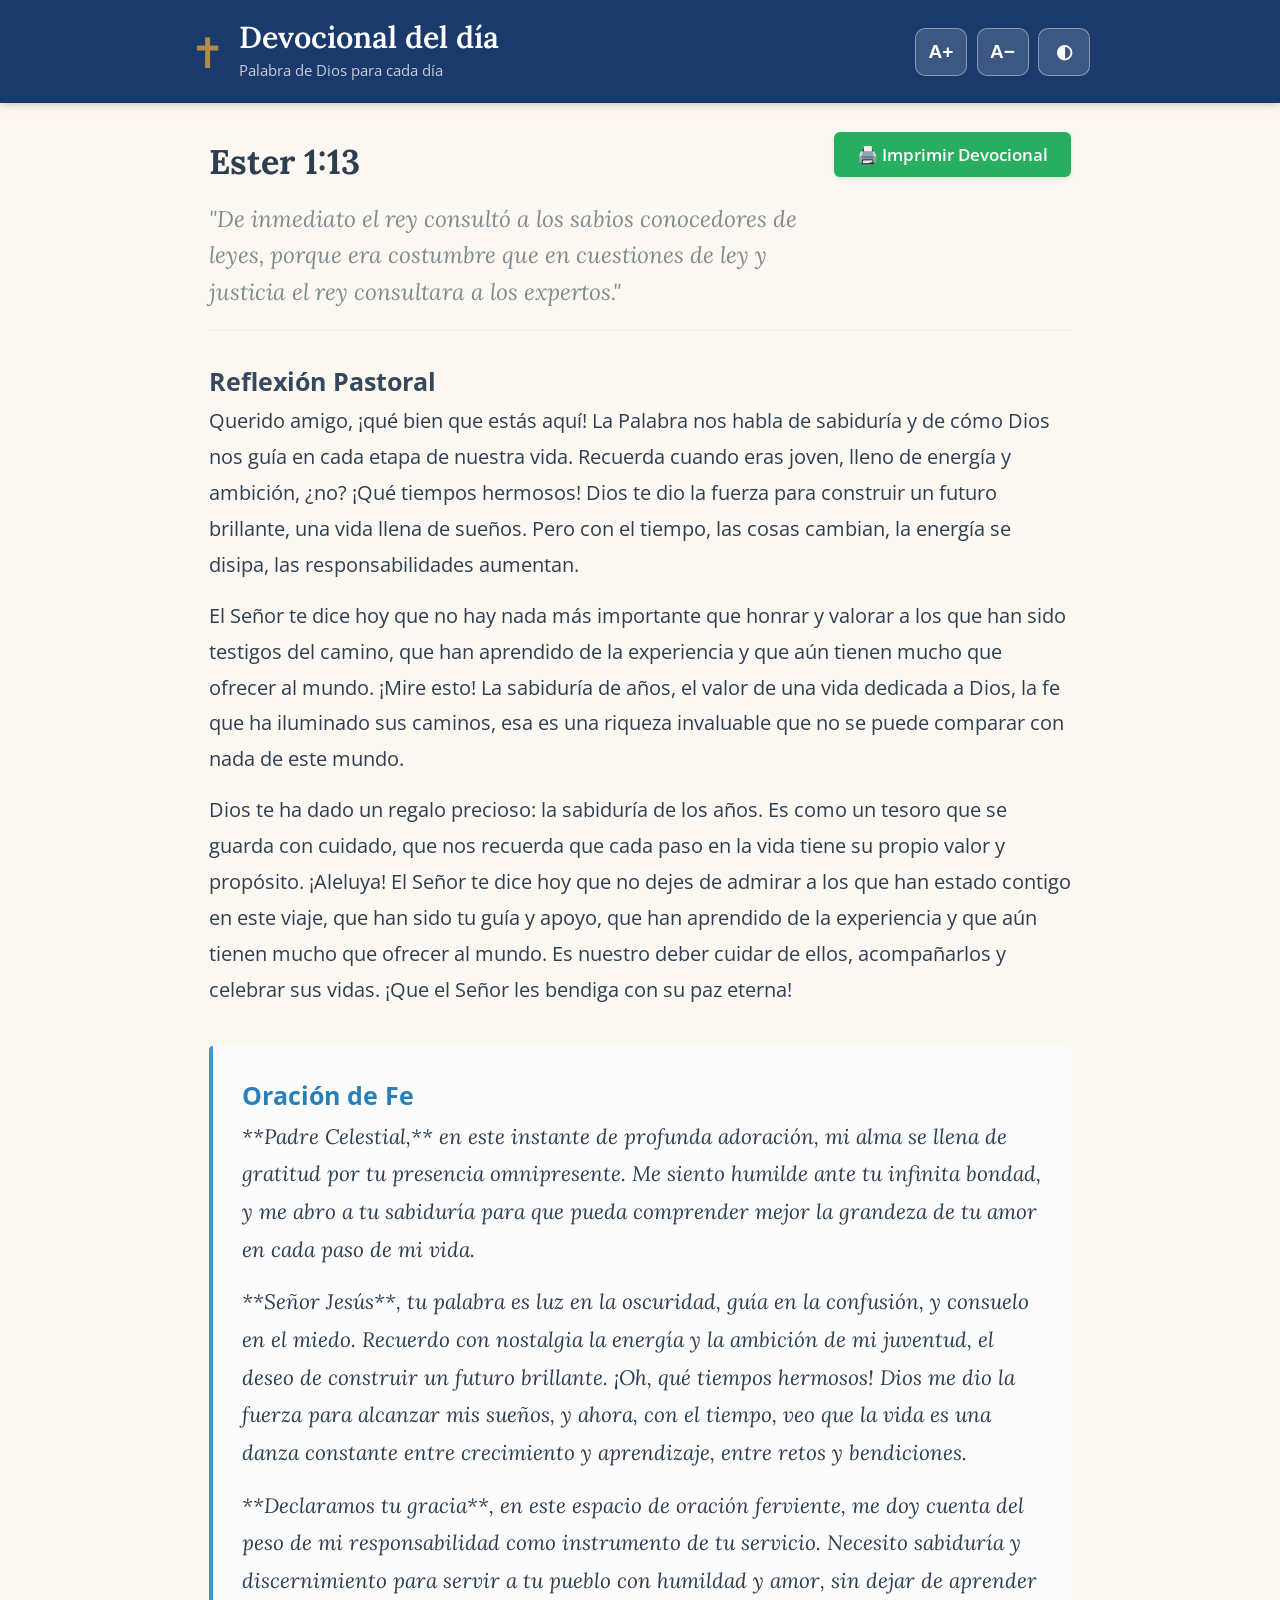
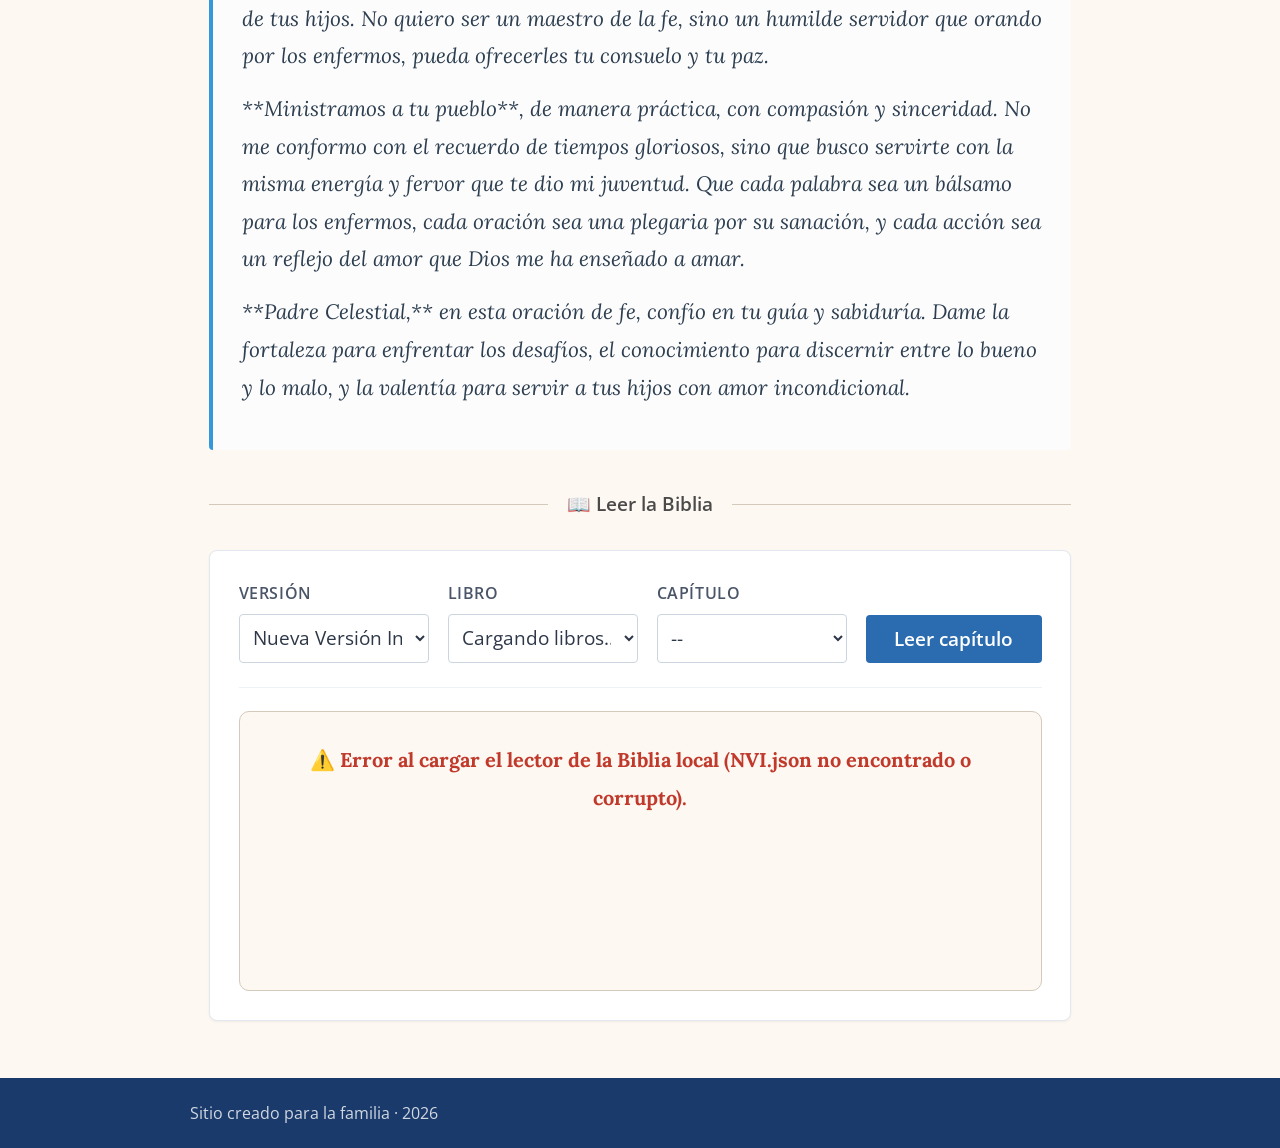
==== commit 0a5275fa: "Automated update: 2026-06-25 - matutino" ====
--- a/index.html
+++ b/index.html
@@ -179,10 +179,10 @@
         <div class="devocional-header" style="margin-bottom: 1.5rem; border-bottom: 2px solid #f0f0f0; padding-bottom: 1rem; display: flex; justify-content: space-between; align-items: flex-start; flex-wrap: wrap; gap: 1rem;">
             <div style="flex: 1; min-width: 280px;">
                 <h2 class="versiculo-titulo" style="font-family: 'Lora', Georgia, serif; color: #2c3e50; font-size: 1.8rem; margin: 0 0 0.5rem 0;">
-                    Deuteronomio 22:28
+                    Ester 1:13
                 </h2>
                 <p class="versiculo-texto" style="font-family: 'Lora', Georgia, serif; font-style: italic; color: #7f8c8d; font-size: 1.2rem; line-height: 1.6; margin: 0;">
-                    "»Si un hombre se encuentra casualmente con una joven virgen que no esté comprometida para casarse, y la obliga a acostarse con él, y son sorprendidos,"
+                    "De inmediato el rey consultó a los sabios conocedores de leyes, porque era costumbre que en cuestiones de ley y justicia el rey consultara a los expertos."
                 </p>
             </div>
             <button class="btn-print no-print" onclick="window.print();">
@@ -193,14 +193,14 @@
         <div class="devocional-body" style="margin-bottom: 2rem;">
             <h3 style="font-family: 'Open Sans', sans-serif; color: #34495e; font-size: 1.3rem; margin-top: 0;">Reflexión Pastoral</h3>
             <div class="texto-reflexion" id="textoReflexion" style="font-family: 'Open Sans', sans-serif; font-size: 1.05rem; line-height: 1.8; color: #2c3e50;">
-                <p style="margin-bottom: 0.8rem;">Querido amigo, ¿has pensado en la sabiduría que se esconde en la mirada de un hombre de edad avanzada?  ¡Un tesoro de experiencia que solo el Señor puede dar! ¡El Señor te dice hoy que esta sabiduría es como un bálsamo para tu alma!</p><p style="margin-bottom: 0.8rem;">Hoy quiero hablarte del valor de una vida dedicada a Dios, de una vida que ha crecido con el tiempo y ha aprendido a amar.  ¿Recuerdas la fuerza que se siente cuando las manos de un anciano te abrazan? ¡Es la fuerza del Señor que te da paz y esperanza!  Un anciano puede guiarte por senderos difíciles, como un faro en medio de una tormenta.</p><p style="margin-bottom: 0.8rem;">El Señor nos dice que debemos cuidar a los que están más frágiles, que debemos ser responsables con las personas que se encuentran en el camino.  ¡No podemos olvidar que la vida es un regalo y que debemos vivirla con honor! ¡La sabiduría de los años no es solo para recordar, es para ayudar!   Es un llamado a la compasión y al amor, a la protección y a la entrega a los demás, como Dios nos ha enseñado.  ¡El Señor te dice hoy que la vida no es solo un viaje, es un legado!</p>
+                <p style="margin-bottom: 0.8rem;">Querido amigo, ¡qué bien que estás aquí!  La Palabra nos habla de sabiduría y de cómo Dios nos guía en cada etapa de nuestra vida. Recuerda cuando eras joven, lleno de energía y ambición, ¿no? ¡Qué tiempos hermosos! Dios te dio la fuerza para construir un futuro brillante, una vida llena de sueños. Pero con el tiempo, las cosas cambian, la energía se disipa, las responsabilidades aumentan.</p><p style="margin-bottom: 0.8rem;">El Señor te dice hoy que no hay nada más importante que honrar y valorar a los que han sido testigos del camino, que han aprendido de la experiencia y que aún tienen mucho que ofrecer al mundo.  ¡Mire esto! La sabiduría de años, el valor de una vida dedicada a Dios, la fe que ha iluminado sus caminos, esa es una riqueza invaluable que no se puede comparar con nada de este mundo.</p><p style="margin-bottom: 0.8rem;">Dios te ha dado un regalo precioso: la sabiduría de los años. Es como un tesoro que se guarda con cuidado, que nos recuerda que cada paso en la vida tiene su propio valor y propósito. ¡Aleluya! El Señor te dice hoy que no dejes de admirar a los que han estado contigo en este viaje, que han sido tu guía y apoyo, que han aprendido de la experiencia y que aún tienen mucho que ofrecer al mundo.  Es nuestro deber cuidar de ellos, acompañarlos y celebrar sus vidas. ¡Que el Señor les bendiga con su paz eterna!</p>
             </div>
         </div>
         
         <div class="devocional-footer" style="background-color: #fcfcfc; border-left: 4px solid #3498db; padding: 1.5rem; border-radius: 4px;">
             <h3 style="font-family: 'Open Sans', sans-serif; color: #2980b9; font-size: 1.3rem; margin-top: 0;">Oración de Fe</h3>
             <div class="texto-oracion" id="textoOracion" style="font-family: 'Lora', Georgia, serif; font-size: 1.1rem; line-height: 1.8; color: #2c3e50; font-style: italic;">
-                <p style="margin-bottom: 0.8rem;">Oh, Padre Celestial, en este instante de profunda adoración, me acerco a ti con un corazón lleno de gratitud y humildad.  Tu sabiduría se despliega ante mí como un manto de luz, llenándome de una paz que trasciende la comprensión humana.  ¡Oh, Señor Jesús!  En el mirar del anciano te veo, y tu sabiduría me llena de asombro.  Un bálsamo para mi alma, un faro en la oscuridad.</p><p style="margin-bottom: 0.8rem;">Yo quiero proclamar, con fervor y entrega, la valía de una vida dedicada a ti, Señor.  A través del tiempo, has guiado mi camino, me has enseñado a amar, a servir y a vivir con propósito.  Recuerdo la fuerza que se siente cuando me dirijo a ti, cuando me conecto con tu presencia, cuando me abro al poder transformador de tu amor.</p><p style="margin-bottom: 0.8rem;">Declaramos tu gracia, Padre celestial, en cada paso que damos, en cada palabra que pronunciamos, en cada corazón que se abre a tu verdad.  Tu sabiduría es un tesoro invaluable, una guía para el camino y un bálsamo para la alma.</p><p style="margin-bottom: 0.8rem;">Pero, Señor Jesús, me siento humilde ante la responsabilidad de servirte y de ministrar a tu pueblo.  Quiero ser instrumento de tu amor, con discernimiento y sabiduría, que me permita actuar con valentía y compasión.  No quiero asumir que el orante es una persona mayor, sino que deseo ser un servidor fiel de tu gracia, con la humildad de reconocer mi propia fragilidad y la grandeza de tu poder.</p><p style="margin-bottom: 0.8rem;">Ayúdame a comprender, Señor Jesús, las necesidades de los demás.  Dame la sabiduría para discernir entre el dolor y la esperanza, para orar por los enfermos con la profundidad de tu amor y para ministrar con la gracia de tu presencia.  Que mi vida sea un reflejo de tu bondad, una fuente de luz y esperanza para aquellos que te buscan.</p><p style="margin-bottom: 0.8rem;">En este momento de oración, te pido que me guíes, Señor Jesús, y que me concedas la sabiduría para servirte con fervor y entrega. Que mi vida sea una obra de amor, un testimonio de tu gracia y un reflejo de tu poder eterno.  Amén.</p>
+                <p style="margin-bottom: 0.8rem;">**Padre Celestial,**  en este instante de profunda adoración, mi alma se llena de gratitud por tu presencia omnipresente. Me siento humilde ante tu infinita bondad, y me abro a tu sabiduría para que pueda comprender mejor la grandeza de tu amor en cada paso de mi vida.</p><p style="margin-bottom: 0.8rem;">**Señor Jesús**,  tu palabra es luz en la oscuridad, guía en la confusión, y consuelo en el miedo. Recuerdo con nostalgia la energía y la ambición de mi juventud, el deseo de construir un futuro brillante. ¡Oh, qué tiempos hermosos! Dios me dio la fuerza para alcanzar mis sueños, y ahora, con el tiempo, veo que la vida es una danza constante entre crecimiento y aprendizaje, entre retos y bendiciones.</p><p style="margin-bottom: 0.8rem;">**Declaramos tu gracia**,  en este espacio de oración ferviente, me doy cuenta del peso de mi responsabilidad como instrumento de tu servicio.  Necesito sabiduría y discernimiento para servir a tu pueblo con humildad y amor, sin dejar de aprender de tus hijos.  No quiero ser un maestro de la fe, sino un humilde servidor que orando por los enfermos, pueda ofrecerles tu consuelo y tu paz.</p><p style="margin-bottom: 0.8rem;">**Ministramos a tu pueblo**,  de manera práctica, con compasión y sinceridad.  No me conformo con el recuerdo de tiempos gloriosos, sino que busco servirte con la misma energía y fervor que te dio mi juventud.  Que cada palabra sea un bálsamo para los enfermos, cada oración sea una plegaria por su sanación, y cada acción sea un reflejo del amor que Dios me ha enseñado a amar.</p><p style="margin-bottom: 0.8rem;">**Padre Celestial,**  en esta oración de fe, confío en tu guía y sabiduría.  Dame la fortaleza para enfrentar los desafíos, el conocimiento para discernir entre lo bueno y lo malo, y la valentía para servir a tus hijos con amor incondicional.</p>
             </div>
         </div>
 
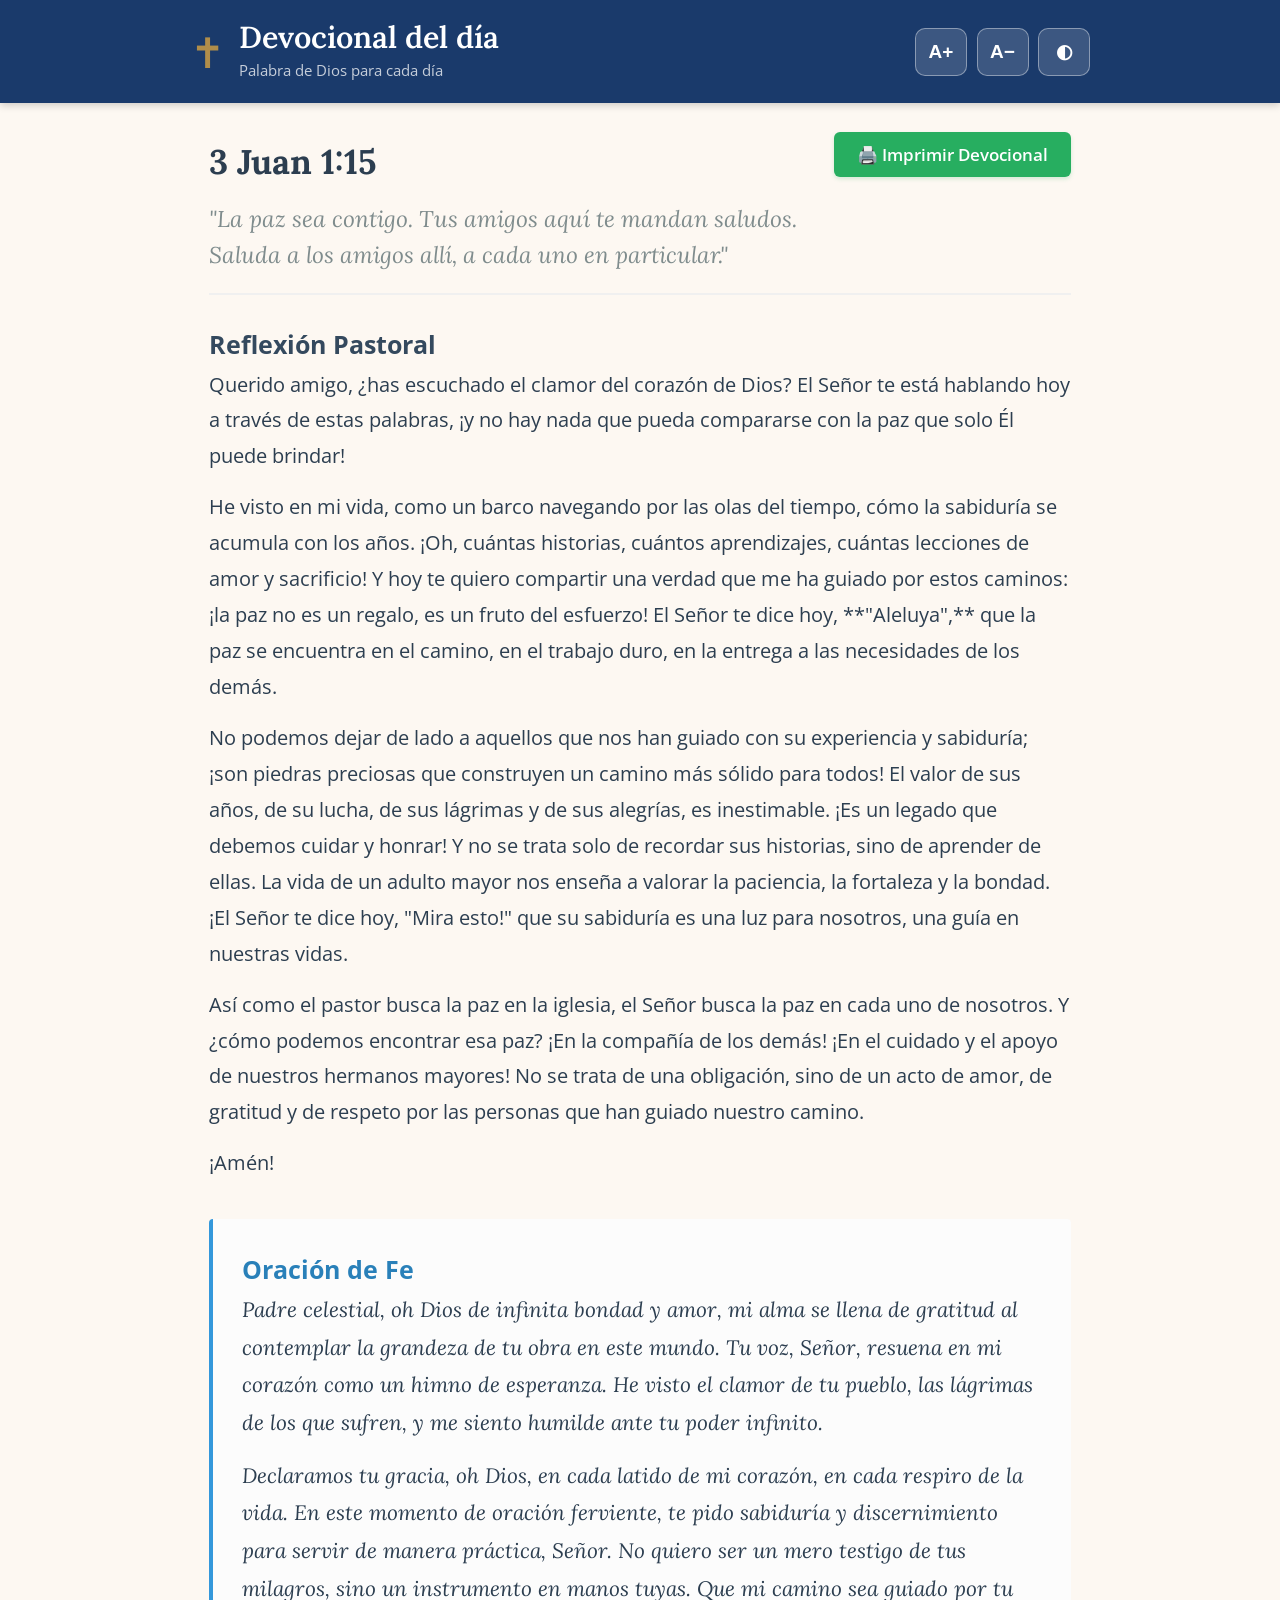
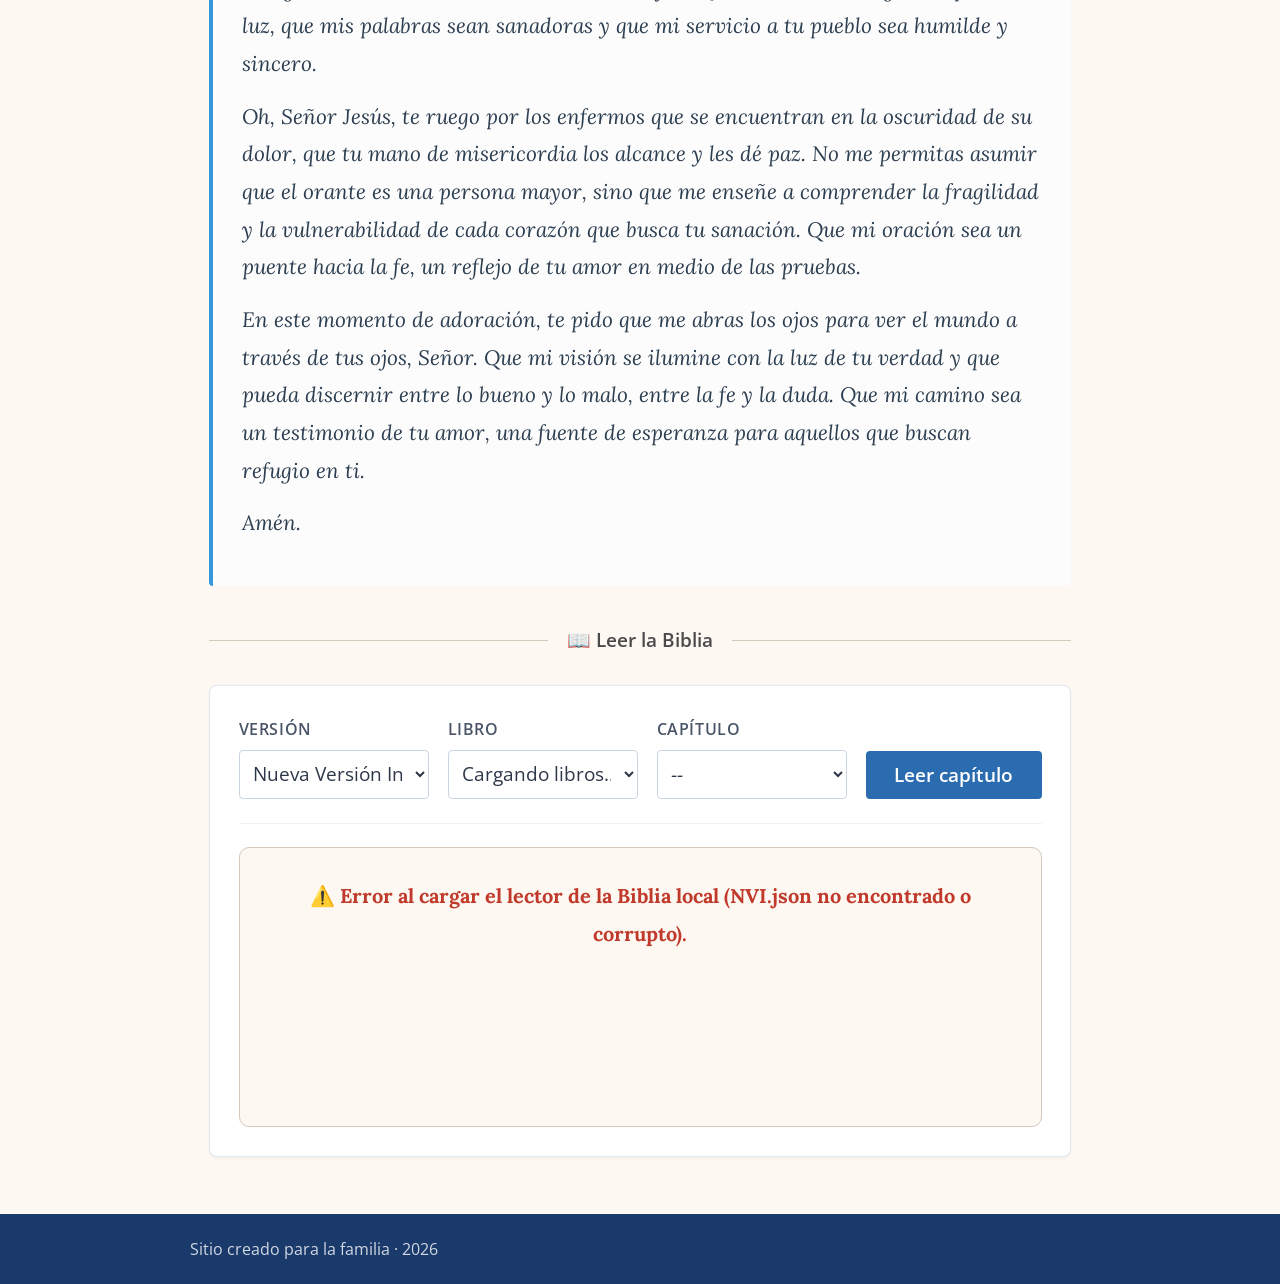
==== commit afeaa567: "Automated update: 2026-06-25 - verspertino" ====
--- a/index.html
+++ b/index.html
@@ -179,10 +179,10 @@
         <div class="devocional-header" style="margin-bottom: 1.5rem; border-bottom: 2px solid #f0f0f0; padding-bottom: 1rem; display: flex; justify-content: space-between; align-items: flex-start; flex-wrap: wrap; gap: 1rem;">
             <div style="flex: 1; min-width: 280px;">
                 <h2 class="versiculo-titulo" style="font-family: 'Lora', Georgia, serif; color: #2c3e50; font-size: 1.8rem; margin: 0 0 0.5rem 0;">
-                    Ester 1:13
+                    3 Juan 1:15
                 </h2>
                 <p class="versiculo-texto" style="font-family: 'Lora', Georgia, serif; font-style: italic; color: #7f8c8d; font-size: 1.2rem; line-height: 1.6; margin: 0;">
-                    "De inmediato el rey consultó a los sabios conocedores de leyes, porque era costumbre que en cuestiones de ley y justicia el rey consultara a los expertos."
+                    "La paz sea contigo. Tus amigos aquí te mandan saludos. Saluda a los amigos allí, a cada uno en particular."
                 </p>
             </div>
             <button class="btn-print no-print" onclick="window.print();">
@@ -193,14 +193,14 @@
         <div class="devocional-body" style="margin-bottom: 2rem;">
             <h3 style="font-family: 'Open Sans', sans-serif; color: #34495e; font-size: 1.3rem; margin-top: 0;">Reflexión Pastoral</h3>
             <div class="texto-reflexion" id="textoReflexion" style="font-family: 'Open Sans', sans-serif; font-size: 1.05rem; line-height: 1.8; color: #2c3e50;">
-                <p style="margin-bottom: 0.8rem;">Querido amigo, ¡qué bien que estás aquí!  La Palabra nos habla de sabiduría y de cómo Dios nos guía en cada etapa de nuestra vida. Recuerda cuando eras joven, lleno de energía y ambición, ¿no? ¡Qué tiempos hermosos! Dios te dio la fuerza para construir un futuro brillante, una vida llena de sueños. Pero con el tiempo, las cosas cambian, la energía se disipa, las responsabilidades aumentan.</p><p style="margin-bottom: 0.8rem;">El Señor te dice hoy que no hay nada más importante que honrar y valorar a los que han sido testigos del camino, que han aprendido de la experiencia y que aún tienen mucho que ofrecer al mundo.  ¡Mire esto! La sabiduría de años, el valor de una vida dedicada a Dios, la fe que ha iluminado sus caminos, esa es una riqueza invaluable que no se puede comparar con nada de este mundo.</p><p style="margin-bottom: 0.8rem;">Dios te ha dado un regalo precioso: la sabiduría de los años. Es como un tesoro que se guarda con cuidado, que nos recuerda que cada paso en la vida tiene su propio valor y propósito. ¡Aleluya! El Señor te dice hoy que no dejes de admirar a los que han estado contigo en este viaje, que han sido tu guía y apoyo, que han aprendido de la experiencia y que aún tienen mucho que ofrecer al mundo.  Es nuestro deber cuidar de ellos, acompañarlos y celebrar sus vidas. ¡Que el Señor les bendiga con su paz eterna!</p>
+                <p style="margin-bottom: 0.8rem;">Querido amigo, ¿has escuchado el clamor del corazón de Dios? El Señor te está hablando hoy a través de estas palabras, ¡y no hay nada que pueda compararse con la paz que solo Él puede brindar!</p><p style="margin-bottom: 0.8rem;">He visto en mi vida, como un barco navegando por las olas del tiempo, cómo la sabiduría se acumula con los años.  ¡Oh, cuántas historias, cuántos aprendizajes, cuántas lecciones de amor y sacrificio!  Y hoy te quiero compartir una verdad que me ha guiado por estos caminos: ¡la paz no es un regalo, es un fruto del esfuerzo! El Señor te dice hoy, **"Aleluya",** que la paz se encuentra en el camino, en el trabajo duro, en la entrega a las necesidades de los demás.</p><p style="margin-bottom: 0.8rem;">No podemos dejar de lado a aquellos que nos han guiado con su experiencia y sabiduría; ¡son piedras preciosas que construyen un camino más sólido para todos!  El valor de sus años, de su lucha, de sus lágrimas y de sus alegrías, es inestimable. ¡Es un legado que debemos cuidar y honrar!   Y no se trata solo de recordar sus historias, sino de aprender de ellas.  La vida de un adulto mayor nos enseña a valorar la paciencia, la fortaleza y la bondad.  ¡El Señor te dice hoy, "Mira esto!" que su sabiduría es una luz para nosotros, una guía en nuestras vidas.</p><p style="margin-bottom: 0.8rem;">Así como el pastor busca la paz en la iglesia, el Señor busca la paz en cada uno de nosotros. Y ¿cómo podemos encontrar esa paz? ¡En la compañía de los demás!  ¡En el cuidado y el apoyo de nuestros hermanos mayores!  No se trata de una obligación, sino de un acto de amor, de gratitud y de respeto por las personas que han guiado nuestro camino.</p><p style="margin-bottom: 0.8rem;">¡Amén!</p>
             </div>
         </div>
         
         <div class="devocional-footer" style="background-color: #fcfcfc; border-left: 4px solid #3498db; padding: 1.5rem; border-radius: 4px;">
             <h3 style="font-family: 'Open Sans', sans-serif; color: #2980b9; font-size: 1.3rem; margin-top: 0;">Oración de Fe</h3>
             <div class="texto-oracion" id="textoOracion" style="font-family: 'Lora', Georgia, serif; font-size: 1.1rem; line-height: 1.8; color: #2c3e50; font-style: italic;">
-                <p style="margin-bottom: 0.8rem;">**Padre Celestial,**  en este instante de profunda adoración, mi alma se llena de gratitud por tu presencia omnipresente. Me siento humilde ante tu infinita bondad, y me abro a tu sabiduría para que pueda comprender mejor la grandeza de tu amor en cada paso de mi vida.</p><p style="margin-bottom: 0.8rem;">**Señor Jesús**,  tu palabra es luz en la oscuridad, guía en la confusión, y consuelo en el miedo. Recuerdo con nostalgia la energía y la ambición de mi juventud, el deseo de construir un futuro brillante. ¡Oh, qué tiempos hermosos! Dios me dio la fuerza para alcanzar mis sueños, y ahora, con el tiempo, veo que la vida es una danza constante entre crecimiento y aprendizaje, entre retos y bendiciones.</p><p style="margin-bottom: 0.8rem;">**Declaramos tu gracia**,  en este espacio de oración ferviente, me doy cuenta del peso de mi responsabilidad como instrumento de tu servicio.  Necesito sabiduría y discernimiento para servir a tu pueblo con humildad y amor, sin dejar de aprender de tus hijos.  No quiero ser un maestro de la fe, sino un humilde servidor que orando por los enfermos, pueda ofrecerles tu consuelo y tu paz.</p><p style="margin-bottom: 0.8rem;">**Ministramos a tu pueblo**,  de manera práctica, con compasión y sinceridad.  No me conformo con el recuerdo de tiempos gloriosos, sino que busco servirte con la misma energía y fervor que te dio mi juventud.  Que cada palabra sea un bálsamo para los enfermos, cada oración sea una plegaria por su sanación, y cada acción sea un reflejo del amor que Dios me ha enseñado a amar.</p><p style="margin-bottom: 0.8rem;">**Padre Celestial,**  en esta oración de fe, confío en tu guía y sabiduría.  Dame la fortaleza para enfrentar los desafíos, el conocimiento para discernir entre lo bueno y lo malo, y la valentía para servir a tus hijos con amor incondicional.</p>
+                <p style="margin-bottom: 0.8rem;">Padre celestial, oh Dios de infinita bondad y amor, mi alma se llena de gratitud al contemplar la grandeza de tu obra en este mundo. Tu voz, Señor, resuena en mi corazón como un himno de esperanza. He visto el clamor de tu pueblo, las lágrimas de los que sufren, y me siento humilde ante tu poder infinito.</p><p style="margin-bottom: 0.8rem;">Declaramos tu gracia, oh Dios, en cada latido de mi corazón, en cada respiro de la vida. En este momento de oración ferviente, te pido sabiduría y discernimiento para servir de manera práctica, Señor. No quiero ser un mero testigo de tus milagros, sino un instrumento en manos tuyas. Que mi camino sea guiado por tu luz, que mis palabras sean sanadoras y que mi servicio a tu pueblo sea humilde y sincero.</p><p style="margin-bottom: 0.8rem;">Oh, Señor Jesús, te ruego por los enfermos que se encuentran en la oscuridad de su dolor, que tu mano de misericordia los alcance y les dé paz. No me permitas asumir que el orante es una persona mayor, sino que me enseñe a comprender la fragilidad y la vulnerabilidad de cada corazón que busca tu sanación. Que mi oración sea un puente hacia la fe, un reflejo de tu amor en medio de las pruebas.</p><p style="margin-bottom: 0.8rem;">En este momento de adoración, te pido que me abras los ojos para ver el mundo a través de tus ojos, Señor. Que mi visión se ilumine con la luz de tu verdad y que pueda discernir entre lo bueno y lo malo, entre la fe y la duda. Que mi camino sea un testimonio de tu amor, una fuente de esperanza para aquellos que buscan refugio en ti.</p><p style="margin-bottom: 0.8rem;">Amén.</p>
             </div>
         </div>
 
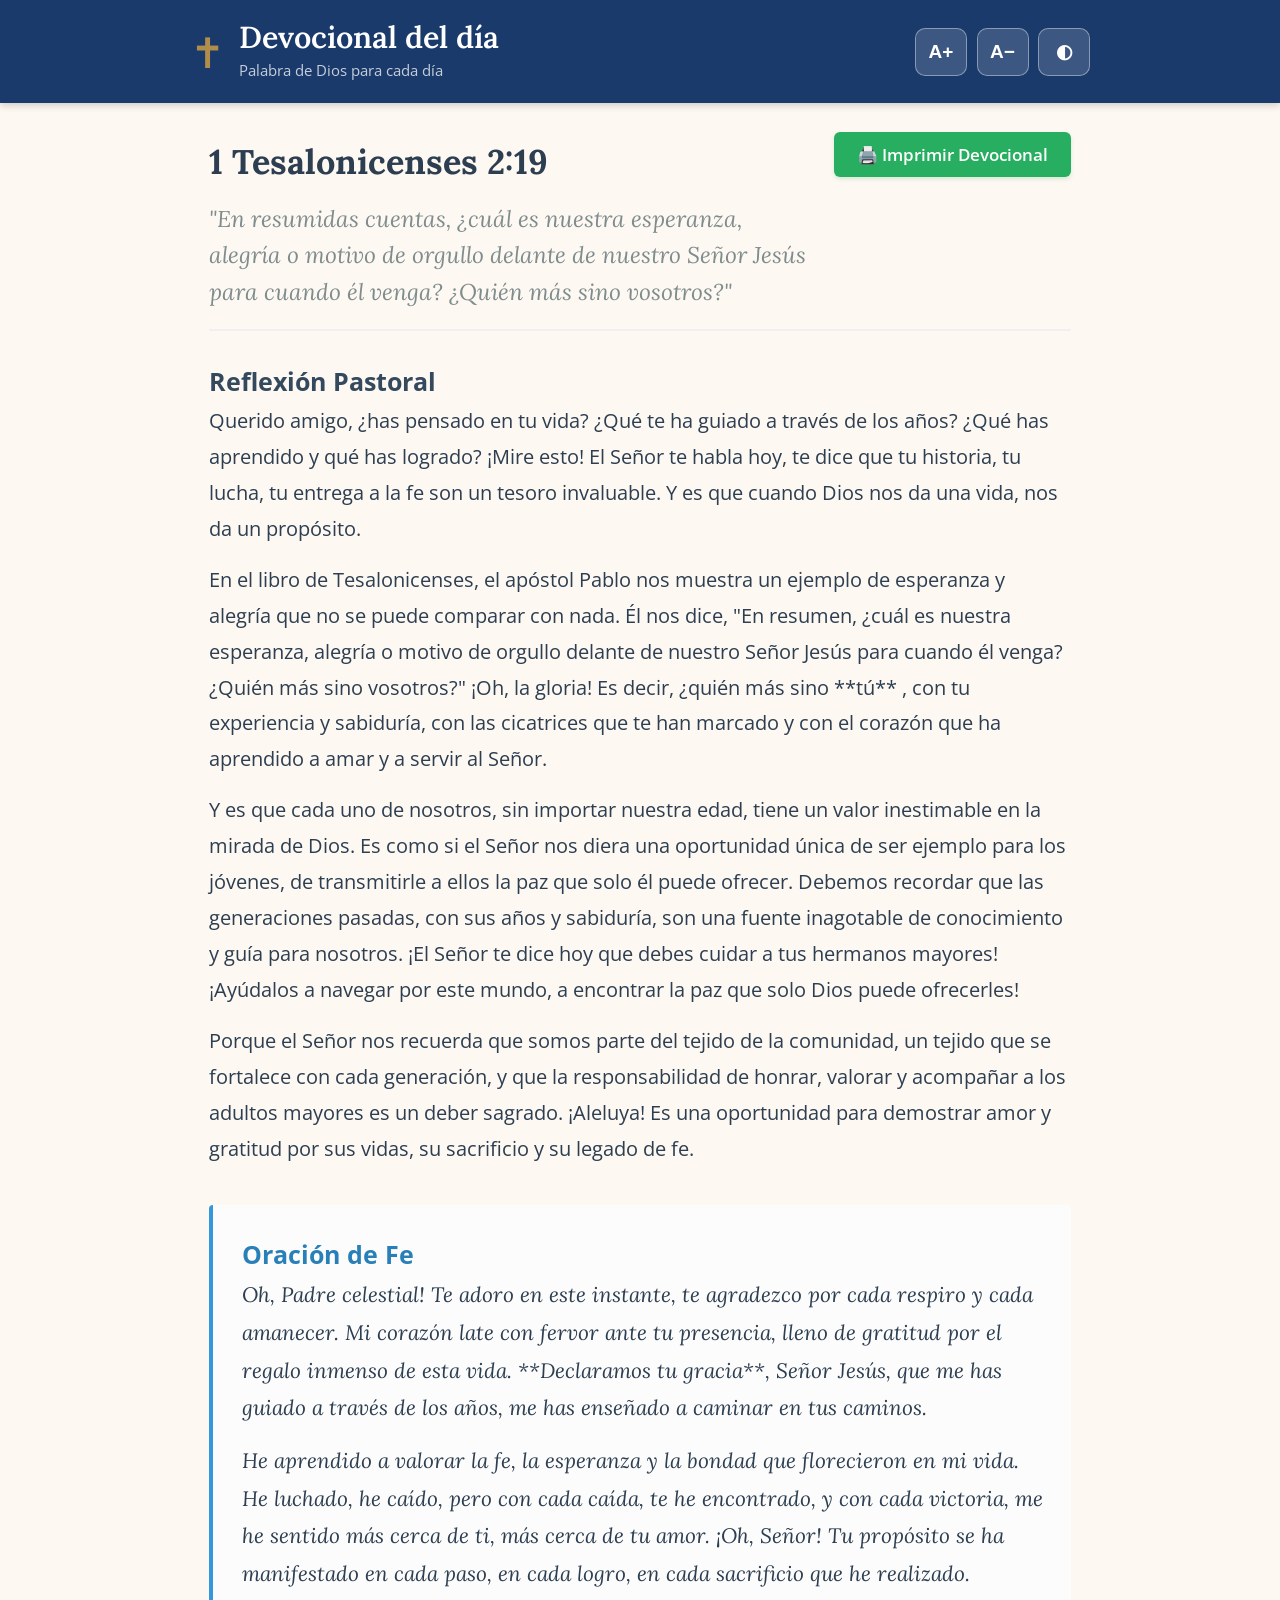
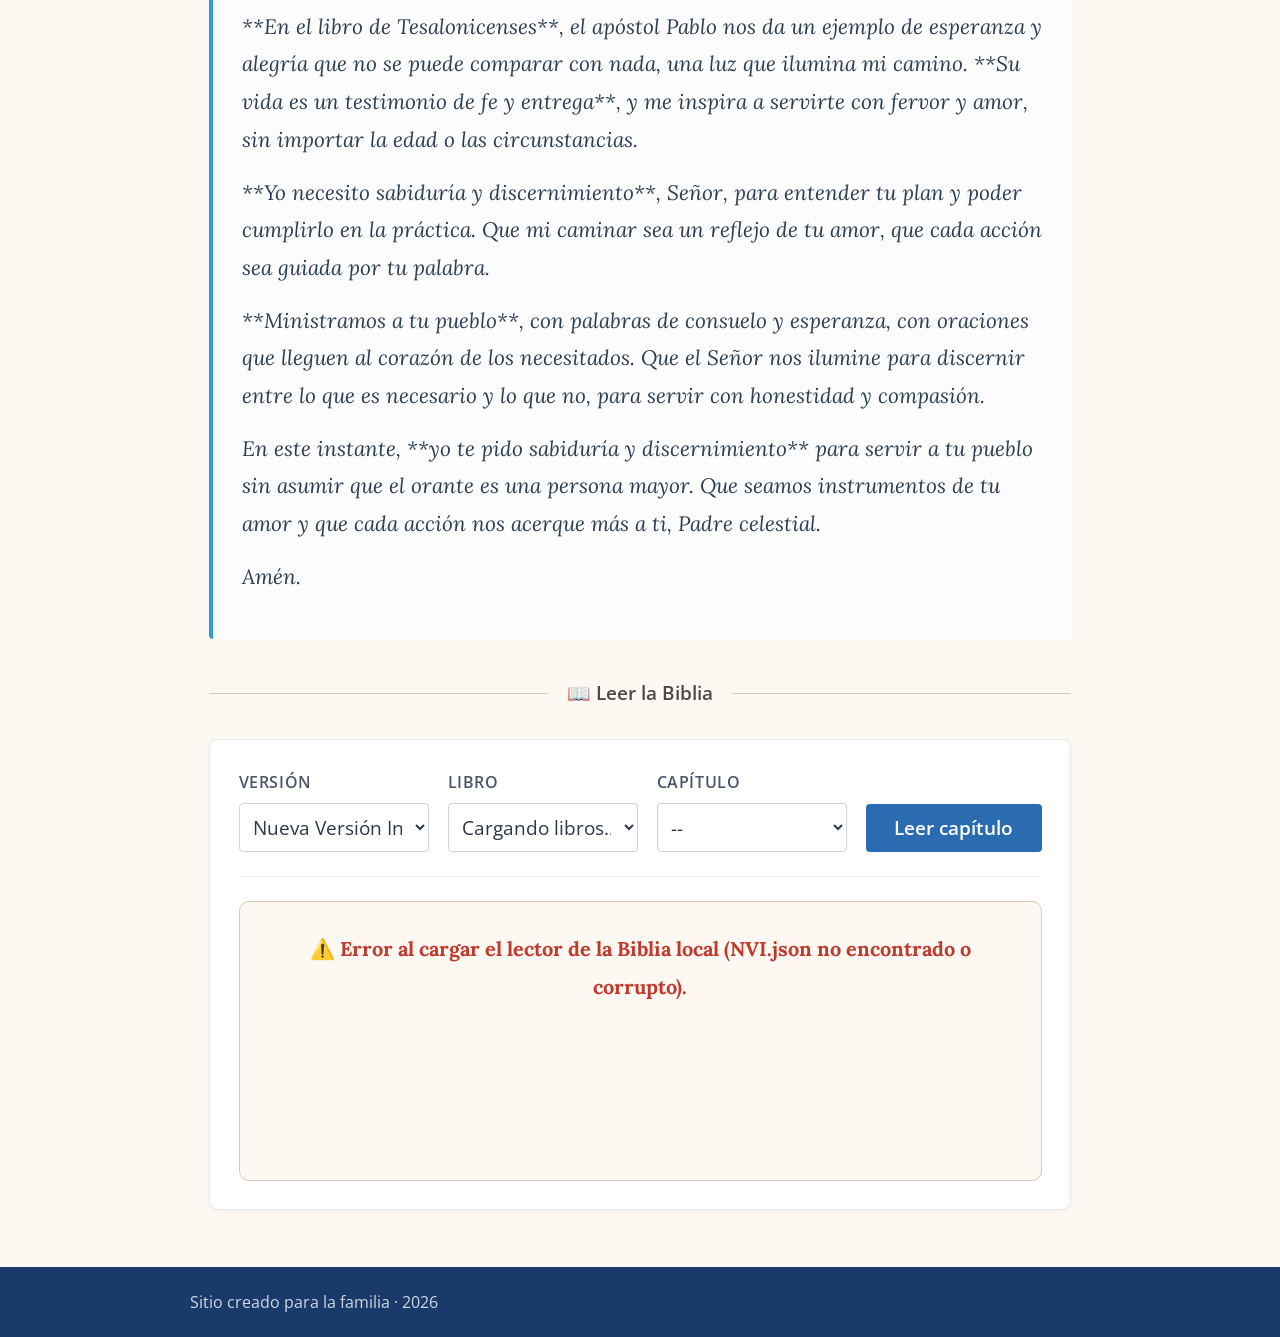
==== commit 472a55da: "Automated update: 2026-06-26 - verspertino" ====
--- a/index.html
+++ b/index.html
@@ -179,10 +179,10 @@
         <div class="devocional-header" style="margin-bottom: 1.5rem; border-bottom: 2px solid #f0f0f0; padding-bottom: 1rem; display: flex; justify-content: space-between; align-items: flex-start; flex-wrap: wrap; gap: 1rem;">
             <div style="flex: 1; min-width: 280px;">
                 <h2 class="versiculo-titulo" style="font-family: 'Lora', Georgia, serif; color: #2c3e50; font-size: 1.8rem; margin: 0 0 0.5rem 0;">
-                    3 Juan 1:15
+                    1 Tesalonicenses 2:19
                 </h2>
                 <p class="versiculo-texto" style="font-family: 'Lora', Georgia, serif; font-style: italic; color: #7f8c8d; font-size: 1.2rem; line-height: 1.6; margin: 0;">
-                    "La paz sea contigo. Tus amigos aquí te mandan saludos. Saluda a los amigos allí, a cada uno en particular."
+                    "En resumidas cuentas, ¿cuál es nuestra esperanza, alegría o motivo de orgullo delante de nuestro Señor Jesús para cuando él venga? ¿Quién más sino vosotros?"
                 </p>
             </div>
             <button class="btn-print no-print" onclick="window.print();">
@@ -193,14 +193,14 @@
         <div class="devocional-body" style="margin-bottom: 2rem;">
             <h3 style="font-family: 'Open Sans', sans-serif; color: #34495e; font-size: 1.3rem; margin-top: 0;">Reflexión Pastoral</h3>
             <div class="texto-reflexion" id="textoReflexion" style="font-family: 'Open Sans', sans-serif; font-size: 1.05rem; line-height: 1.8; color: #2c3e50;">
-                <p style="margin-bottom: 0.8rem;">Querido amigo, ¿has escuchado el clamor del corazón de Dios? El Señor te está hablando hoy a través de estas palabras, ¡y no hay nada que pueda compararse con la paz que solo Él puede brindar!</p><p style="margin-bottom: 0.8rem;">He visto en mi vida, como un barco navegando por las olas del tiempo, cómo la sabiduría se acumula con los años.  ¡Oh, cuántas historias, cuántos aprendizajes, cuántas lecciones de amor y sacrificio!  Y hoy te quiero compartir una verdad que me ha guiado por estos caminos: ¡la paz no es un regalo, es un fruto del esfuerzo! El Señor te dice hoy, **"Aleluya",** que la paz se encuentra en el camino, en el trabajo duro, en la entrega a las necesidades de los demás.</p><p style="margin-bottom: 0.8rem;">No podemos dejar de lado a aquellos que nos han guiado con su experiencia y sabiduría; ¡son piedras preciosas que construyen un camino más sólido para todos!  El valor de sus años, de su lucha, de sus lágrimas y de sus alegrías, es inestimable. ¡Es un legado que debemos cuidar y honrar!   Y no se trata solo de recordar sus historias, sino de aprender de ellas.  La vida de un adulto mayor nos enseña a valorar la paciencia, la fortaleza y la bondad.  ¡El Señor te dice hoy, "Mira esto!" que su sabiduría es una luz para nosotros, una guía en nuestras vidas.</p><p style="margin-bottom: 0.8rem;">Así como el pastor busca la paz en la iglesia, el Señor busca la paz en cada uno de nosotros. Y ¿cómo podemos encontrar esa paz? ¡En la compañía de los demás!  ¡En el cuidado y el apoyo de nuestros hermanos mayores!  No se trata de una obligación, sino de un acto de amor, de gratitud y de respeto por las personas que han guiado nuestro camino.</p><p style="margin-bottom: 0.8rem;">¡Amén!</p>
+                <p style="margin-bottom: 0.8rem;">Querido amigo, ¿has pensado en tu vida?  ¿Qué te ha guiado a través de los años? ¿Qué has aprendido y qué has logrado? ¡Mire esto! El Señor te habla hoy, te dice que tu historia, tu lucha, tu entrega a la fe son un tesoro invaluable.  Y es que cuando Dios nos da una vida, nos da un propósito.</p><p style="margin-bottom: 0.8rem;">En el libro de Tesalonicenses, el apóstol Pablo nos muestra un ejemplo de esperanza y alegría que no se puede comparar con nada.  Él nos dice, "En resumen, ¿cuál es nuestra esperanza, alegría o motivo de orgullo delante de nuestro Señor Jesús para cuando él venga? ¿Quién más sino vosotros?" ¡Oh, la gloria!  Es decir,  ¿quién más sino **tú** , con tu experiencia y sabiduría, con las cicatrices que te han marcado y con el corazón que ha aprendido a amar y a servir al Señor.</p><p style="margin-bottom: 0.8rem;">Y es que cada uno de nosotros, sin importar nuestra edad, tiene un valor inestimable en la mirada de Dios.  Es como si el Señor nos diera una oportunidad única de ser ejemplo para los jóvenes, de transmitirle a ellos la paz que solo él puede ofrecer.  Debemos recordar que las generaciones pasadas, con sus años y sabiduría, son una fuente inagotable de conocimiento y guía para nosotros.  ¡El Señor te dice hoy que debes cuidar a tus hermanos mayores! ¡Ayúdalos a navegar por este mundo, a encontrar la paz que solo Dios puede ofrecerles!</p><p style="margin-bottom: 0.8rem;">Porque el Señor nos recuerda que somos parte del tejido de la comunidad, un tejido que se fortalece con cada generación, y que la responsabilidad de honrar, valorar y acompañar a los adultos mayores es un deber sagrado.  ¡Aleluya!  Es una oportunidad para demostrar amor y gratitud por sus vidas, su sacrificio y su legado de fe.</p>
             </div>
         </div>
         
         <div class="devocional-footer" style="background-color: #fcfcfc; border-left: 4px solid #3498db; padding: 1.5rem; border-radius: 4px;">
             <h3 style="font-family: 'Open Sans', sans-serif; color: #2980b9; font-size: 1.3rem; margin-top: 0;">Oración de Fe</h3>
             <div class="texto-oracion" id="textoOracion" style="font-family: 'Lora', Georgia, serif; font-size: 1.1rem; line-height: 1.8; color: #2c3e50; font-style: italic;">
-                <p style="margin-bottom: 0.8rem;">Padre celestial, oh Dios de infinita bondad y amor, mi alma se llena de gratitud al contemplar la grandeza de tu obra en este mundo. Tu voz, Señor, resuena en mi corazón como un himno de esperanza. He visto el clamor de tu pueblo, las lágrimas de los que sufren, y me siento humilde ante tu poder infinito.</p><p style="margin-bottom: 0.8rem;">Declaramos tu gracia, oh Dios, en cada latido de mi corazón, en cada respiro de la vida. En este momento de oración ferviente, te pido sabiduría y discernimiento para servir de manera práctica, Señor. No quiero ser un mero testigo de tus milagros, sino un instrumento en manos tuyas. Que mi camino sea guiado por tu luz, que mis palabras sean sanadoras y que mi servicio a tu pueblo sea humilde y sincero.</p><p style="margin-bottom: 0.8rem;">Oh, Señor Jesús, te ruego por los enfermos que se encuentran en la oscuridad de su dolor, que tu mano de misericordia los alcance y les dé paz. No me permitas asumir que el orante es una persona mayor, sino que me enseñe a comprender la fragilidad y la vulnerabilidad de cada corazón que busca tu sanación. Que mi oración sea un puente hacia la fe, un reflejo de tu amor en medio de las pruebas.</p><p style="margin-bottom: 0.8rem;">En este momento de adoración, te pido que me abras los ojos para ver el mundo a través de tus ojos, Señor. Que mi visión se ilumine con la luz de tu verdad y que pueda discernir entre lo bueno y lo malo, entre la fe y la duda. Que mi camino sea un testimonio de tu amor, una fuente de esperanza para aquellos que buscan refugio en ti.</p><p style="margin-bottom: 0.8rem;">Amén.</p>
+                <p style="margin-bottom: 0.8rem;">Oh, Padre celestial!  Te adoro en este instante, te agradezco por cada respiro y cada amanecer. Mi corazón late con fervor ante tu presencia, lleno de gratitud por el regalo inmenso de esta vida.  **Declaramos tu gracia**, Señor Jesús, que me has guiado a través de los años, me has enseñado a caminar en tus caminos.</p><p style="margin-bottom: 0.8rem;">He aprendido a valorar la fe, la esperanza y la bondad que florecieron en mi vida. He luchado, he caído, pero con cada caída, te he encontrado, y con cada victoria, me he sentido más cerca de ti, más cerca de tu amor. ¡Oh, Señor! Tu propósito se ha manifestado en cada paso, en cada logro, en cada sacrificio que he realizado.</p><p style="margin-bottom: 0.8rem;">**En el libro de Tesalonicenses**, el apóstol Pablo nos da un ejemplo de esperanza y alegría que no se puede comparar con nada, una luz que ilumina mi camino. **Su vida es un testimonio de fe y entrega**, y me inspira a servirte con fervor y amor, sin importar la edad o las circunstancias.</p><p style="margin-bottom: 0.8rem;">**Yo necesito sabiduría y discernimiento**, Señor, para entender tu plan y poder cumplirlo en la práctica.  Que mi caminar sea un reflejo de tu amor, que cada acción sea guiada por tu palabra.</p><p style="margin-bottom: 0.8rem;">**Ministramos a tu pueblo**, con palabras de consuelo y esperanza, con oraciones que lleguen al corazón de los necesitados. Que el Señor nos ilumine para discernir entre lo que es necesario y lo que no, para servir con honestidad y compasión.</p><p style="margin-bottom: 0.8rem;">En este instante, **yo te pido sabiduría y discernimiento** para servir a tu pueblo sin asumir que el orante es una persona mayor. Que seamos instrumentos de tu amor y que cada acción nos acerque más a ti, Padre celestial.</p><p style="margin-bottom: 0.8rem;">Amén.</p>
             </div>
         </div>
 
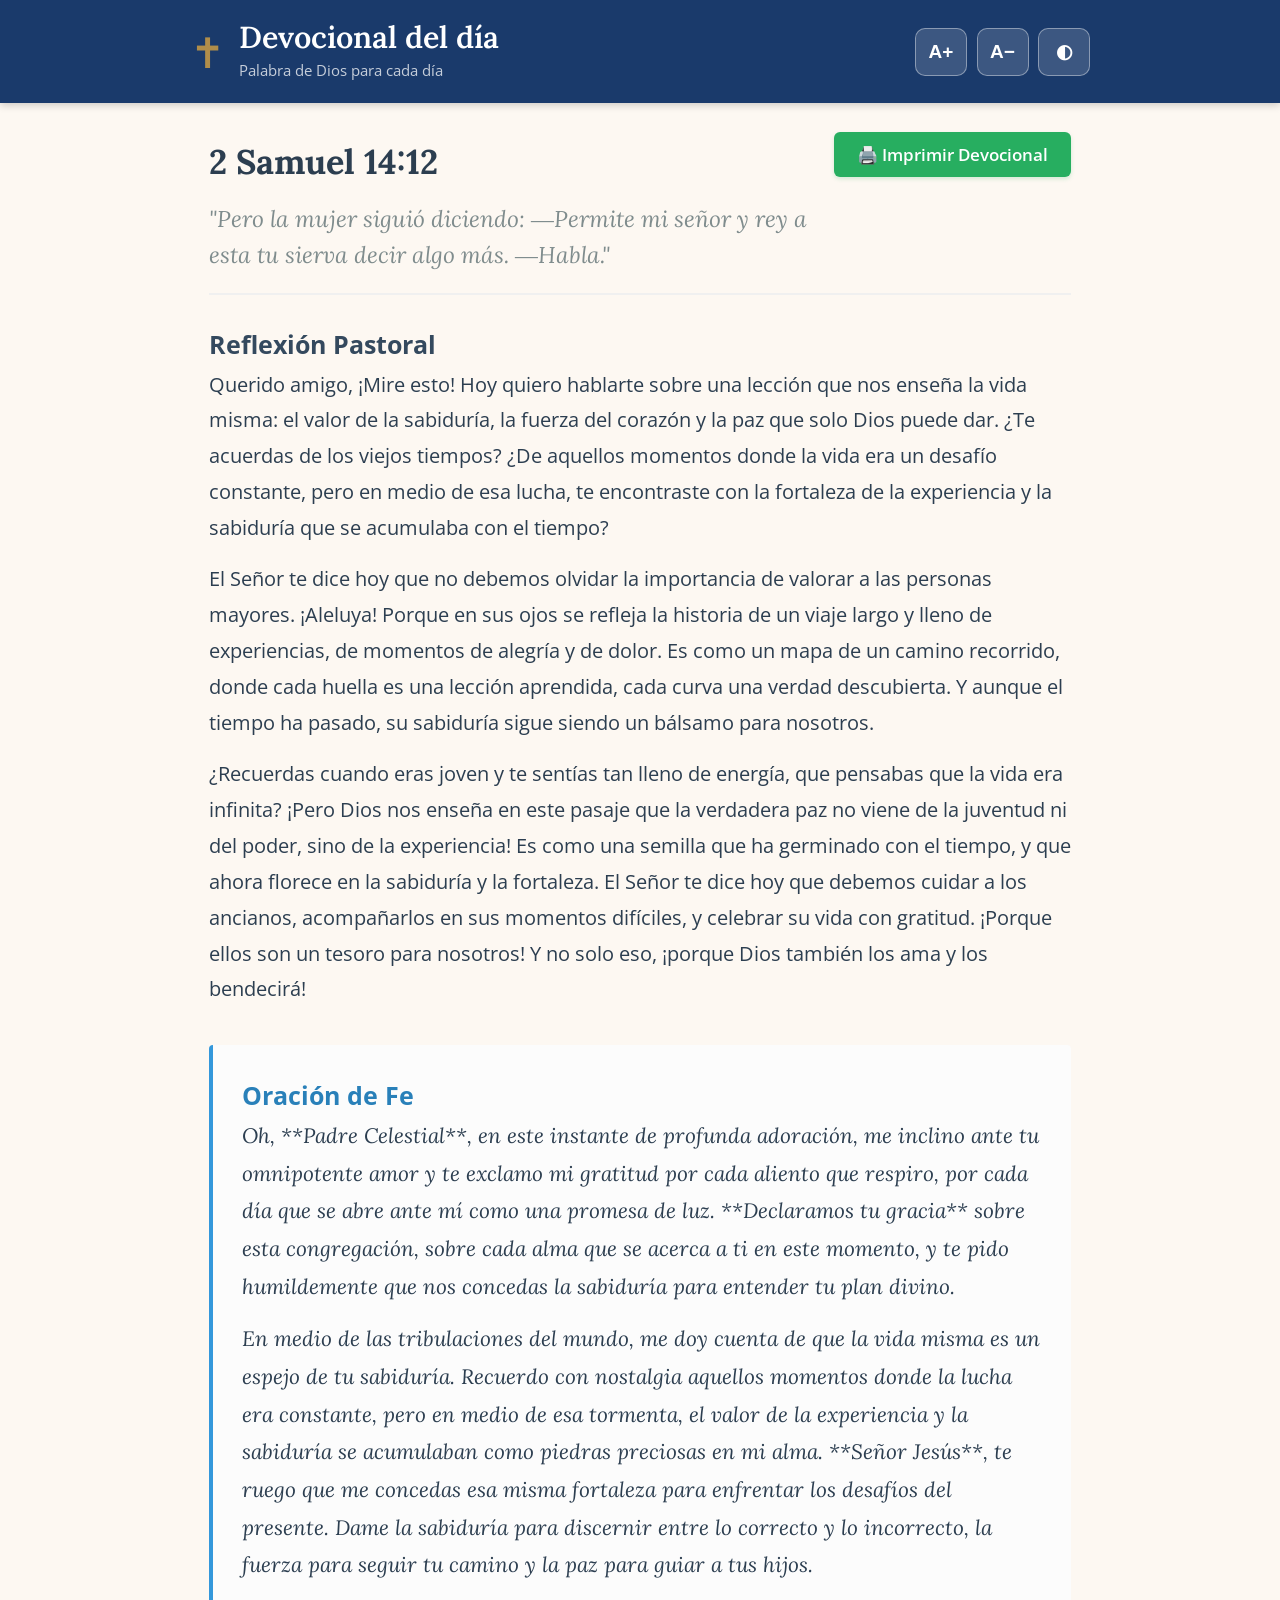
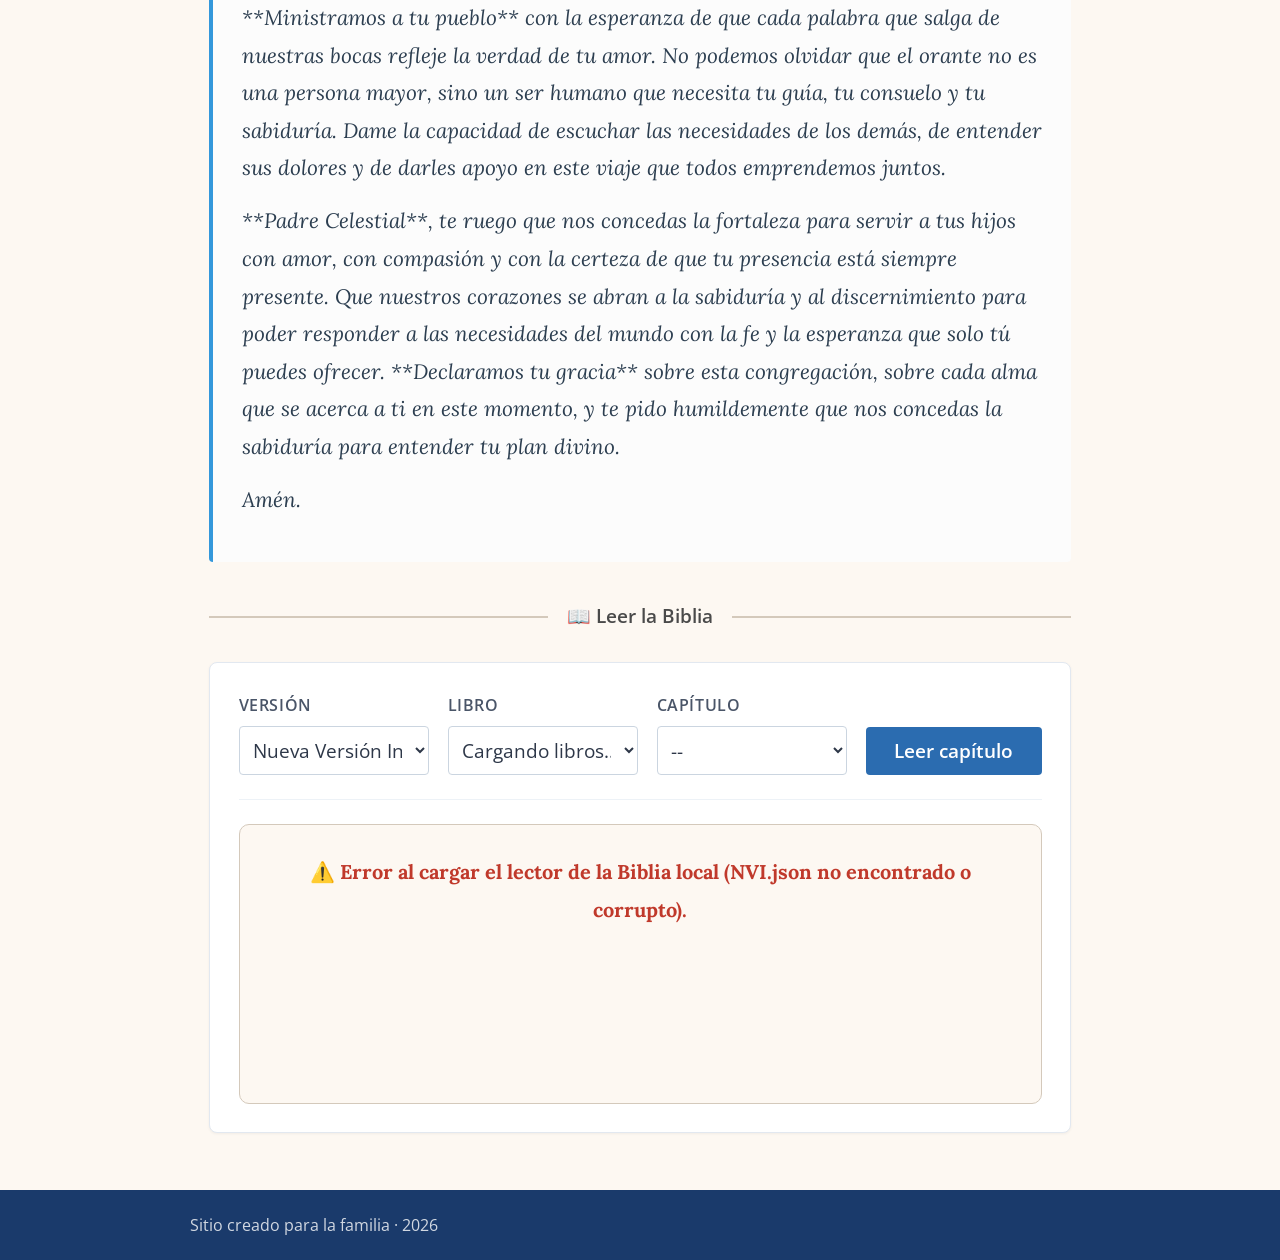
==== commit bd8a9575: "Automated update: 2026-07-01 - matutino" ====
--- a/index.html
+++ b/index.html
@@ -179,10 +179,10 @@
         <div class="devocional-header" style="margin-bottom: 1.5rem; border-bottom: 2px solid #f0f0f0; padding-bottom: 1rem; display: flex; justify-content: space-between; align-items: flex-start; flex-wrap: wrap; gap: 1rem;">
             <div style="flex: 1; min-width: 280px;">
                 <h2 class="versiculo-titulo" style="font-family: 'Lora', Georgia, serif; color: #2c3e50; font-size: 1.8rem; margin: 0 0 0.5rem 0;">
-                    1 Tesalonicenses 2:19
+                    2 Samuel 14:12
                 </h2>
                 <p class="versiculo-texto" style="font-family: 'Lora', Georgia, serif; font-style: italic; color: #7f8c8d; font-size: 1.2rem; line-height: 1.6; margin: 0;">
-                    "En resumidas cuentas, ¿cuál es nuestra esperanza, alegría o motivo de orgullo delante de nuestro Señor Jesús para cuando él venga? ¿Quién más sino vosotros?"
+                    "Pero la mujer siguió diciendo: ―Permite mi señor y rey a esta tu sierva decir algo más. ―Habla."
                 </p>
             </div>
             <button class="btn-print no-print" onclick="window.print();">
@@ -193,14 +193,14 @@
         <div class="devocional-body" style="margin-bottom: 2rem;">
             <h3 style="font-family: 'Open Sans', sans-serif; color: #34495e; font-size: 1.3rem; margin-top: 0;">Reflexión Pastoral</h3>
             <div class="texto-reflexion" id="textoReflexion" style="font-family: 'Open Sans', sans-serif; font-size: 1.05rem; line-height: 1.8; color: #2c3e50;">
-                <p style="margin-bottom: 0.8rem;">Querido amigo, ¿has pensado en tu vida?  ¿Qué te ha guiado a través de los años? ¿Qué has aprendido y qué has logrado? ¡Mire esto! El Señor te habla hoy, te dice que tu historia, tu lucha, tu entrega a la fe son un tesoro invaluable.  Y es que cuando Dios nos da una vida, nos da un propósito.</p><p style="margin-bottom: 0.8rem;">En el libro de Tesalonicenses, el apóstol Pablo nos muestra un ejemplo de esperanza y alegría que no se puede comparar con nada.  Él nos dice, "En resumen, ¿cuál es nuestra esperanza, alegría o motivo de orgullo delante de nuestro Señor Jesús para cuando él venga? ¿Quién más sino vosotros?" ¡Oh, la gloria!  Es decir,  ¿quién más sino **tú** , con tu experiencia y sabiduría, con las cicatrices que te han marcado y con el corazón que ha aprendido a amar y a servir al Señor.</p><p style="margin-bottom: 0.8rem;">Y es que cada uno de nosotros, sin importar nuestra edad, tiene un valor inestimable en la mirada de Dios.  Es como si el Señor nos diera una oportunidad única de ser ejemplo para los jóvenes, de transmitirle a ellos la paz que solo él puede ofrecer.  Debemos recordar que las generaciones pasadas, con sus años y sabiduría, son una fuente inagotable de conocimiento y guía para nosotros.  ¡El Señor te dice hoy que debes cuidar a tus hermanos mayores! ¡Ayúdalos a navegar por este mundo, a encontrar la paz que solo Dios puede ofrecerles!</p><p style="margin-bottom: 0.8rem;">Porque el Señor nos recuerda que somos parte del tejido de la comunidad, un tejido que se fortalece con cada generación, y que la responsabilidad de honrar, valorar y acompañar a los adultos mayores es un deber sagrado.  ¡Aleluya!  Es una oportunidad para demostrar amor y gratitud por sus vidas, su sacrificio y su legado de fe.</p>
+                <p style="margin-bottom: 0.8rem;">Querido amigo, ¡Mire esto!  Hoy quiero hablarte sobre una lección que nos enseña la vida misma: el valor de la sabiduría, la fuerza del corazón y la paz que solo Dios puede dar.  ¿Te acuerdas de los viejos tiempos? ¿De aquellos momentos donde la vida era un desafío constante, pero en medio de esa lucha, te encontraste con la fortaleza de la experiencia y la sabiduría que se acumulaba con el tiempo?</p><p style="margin-bottom: 0.8rem;">El Señor te dice hoy que no debemos olvidar la importancia de valorar a las personas mayores. ¡Aleluya!  Porque en sus ojos se refleja la historia de un viaje largo y lleno de experiencias, de momentos de alegría y de dolor.  Es como un mapa de un camino recorrido, donde cada huella es una lección aprendida, cada curva una verdad descubierta.  Y aunque el tiempo ha pasado, su sabiduría sigue siendo un bálsamo para nosotros.</p><p style="margin-bottom: 0.8rem;">¿Recuerdas cuando eras joven y te sentías tan lleno de energía, que pensabas que la vida era infinita? ¡Pero Dios nos enseña en este pasaje que la verdadera paz no viene de la juventud ni del poder, sino de la experiencia!  Es como una semilla que ha germinado con el tiempo, y que ahora florece en la sabiduría y la fortaleza.  El Señor te dice hoy que debemos cuidar a los ancianos, acompañarlos en sus momentos difíciles, y celebrar su vida con gratitud. ¡Porque ellos son un tesoro para nosotros!  Y no solo eso, ¡porque Dios también los ama y los bendecirá!</p>
             </div>
         </div>
         
         <div class="devocional-footer" style="background-color: #fcfcfc; border-left: 4px solid #3498db; padding: 1.5rem; border-radius: 4px;">
             <h3 style="font-family: 'Open Sans', sans-serif; color: #2980b9; font-size: 1.3rem; margin-top: 0;">Oración de Fe</h3>
             <div class="texto-oracion" id="textoOracion" style="font-family: 'Lora', Georgia, serif; font-size: 1.1rem; line-height: 1.8; color: #2c3e50; font-style: italic;">
-                <p style="margin-bottom: 0.8rem;">Oh, Padre celestial!  Te adoro en este instante, te agradezco por cada respiro y cada amanecer. Mi corazón late con fervor ante tu presencia, lleno de gratitud por el regalo inmenso de esta vida.  **Declaramos tu gracia**, Señor Jesús, que me has guiado a través de los años, me has enseñado a caminar en tus caminos.</p><p style="margin-bottom: 0.8rem;">He aprendido a valorar la fe, la esperanza y la bondad que florecieron en mi vida. He luchado, he caído, pero con cada caída, te he encontrado, y con cada victoria, me he sentido más cerca de ti, más cerca de tu amor. ¡Oh, Señor! Tu propósito se ha manifestado en cada paso, en cada logro, en cada sacrificio que he realizado.</p><p style="margin-bottom: 0.8rem;">**En el libro de Tesalonicenses**, el apóstol Pablo nos da un ejemplo de esperanza y alegría que no se puede comparar con nada, una luz que ilumina mi camino. **Su vida es un testimonio de fe y entrega**, y me inspira a servirte con fervor y amor, sin importar la edad o las circunstancias.</p><p style="margin-bottom: 0.8rem;">**Yo necesito sabiduría y discernimiento**, Señor, para entender tu plan y poder cumplirlo en la práctica.  Que mi caminar sea un reflejo de tu amor, que cada acción sea guiada por tu palabra.</p><p style="margin-bottom: 0.8rem;">**Ministramos a tu pueblo**, con palabras de consuelo y esperanza, con oraciones que lleguen al corazón de los necesitados. Que el Señor nos ilumine para discernir entre lo que es necesario y lo que no, para servir con honestidad y compasión.</p><p style="margin-bottom: 0.8rem;">En este instante, **yo te pido sabiduría y discernimiento** para servir a tu pueblo sin asumir que el orante es una persona mayor. Que seamos instrumentos de tu amor y que cada acción nos acerque más a ti, Padre celestial.</p><p style="margin-bottom: 0.8rem;">Amén.</p>
+                <p style="margin-bottom: 0.8rem;">Oh, **Padre Celestial**, en este instante de profunda adoración, me inclino ante tu omnipotente amor y te exclamo mi gratitud por cada aliento que respiro, por cada día que se abre ante mí como una promesa de luz.  **Declaramos tu gracia** sobre esta congregación, sobre cada alma que se acerca a ti en este momento, y te pido humildemente que nos concedas la sabiduría para entender tu plan divino.</p><p style="margin-bottom: 0.8rem;">En medio de las tribulaciones del mundo, me doy cuenta de que la vida misma es un espejo de tu sabiduría.  Recuerdo con nostalgia aquellos momentos donde la lucha era constante, pero en medio de esa tormenta, el valor de la experiencia y la sabiduría se acumulaban como piedras preciosas en mi alma.   **Señor Jesús**, te ruego que me concedas esa misma fortaleza para enfrentar los desafíos del presente.  Dame la sabiduría para discernir entre lo correcto y lo incorrecto, la fuerza para seguir tu camino y la paz para guiar a tus hijos.</p><p style="margin-bottom: 0.8rem;">**Ministramos a tu pueblo** con la esperanza de que cada palabra que salga de nuestras bocas refleje la verdad de tu amor.  No podemos olvidar que el orante no es una persona mayor, sino un ser humano que necesita tu guía, tu consuelo y tu sabiduría.  Dame la capacidad de escuchar las necesidades de los demás, de entender sus dolores y de darles apoyo en este viaje que todos emprendemos juntos.</p><p style="margin-bottom: 0.8rem;">**Padre Celestial**, te ruego que nos concedas la fortaleza para servir a tus hijos con amor, con compasión y con la certeza de que tu presencia está siempre presente.  Que nuestros corazones se abran a la sabiduría y al discernimiento para poder responder a las necesidades del mundo con la fe y la esperanza que solo tú puedes ofrecer.   **Declaramos tu gracia** sobre esta congregación, sobre cada alma que se acerca a ti en este momento, y te pido humildemente que nos concedas la sabiduría para entender tu plan divino.</p><p style="margin-bottom: 0.8rem;">Amén.</p>
             </div>
         </div>
 
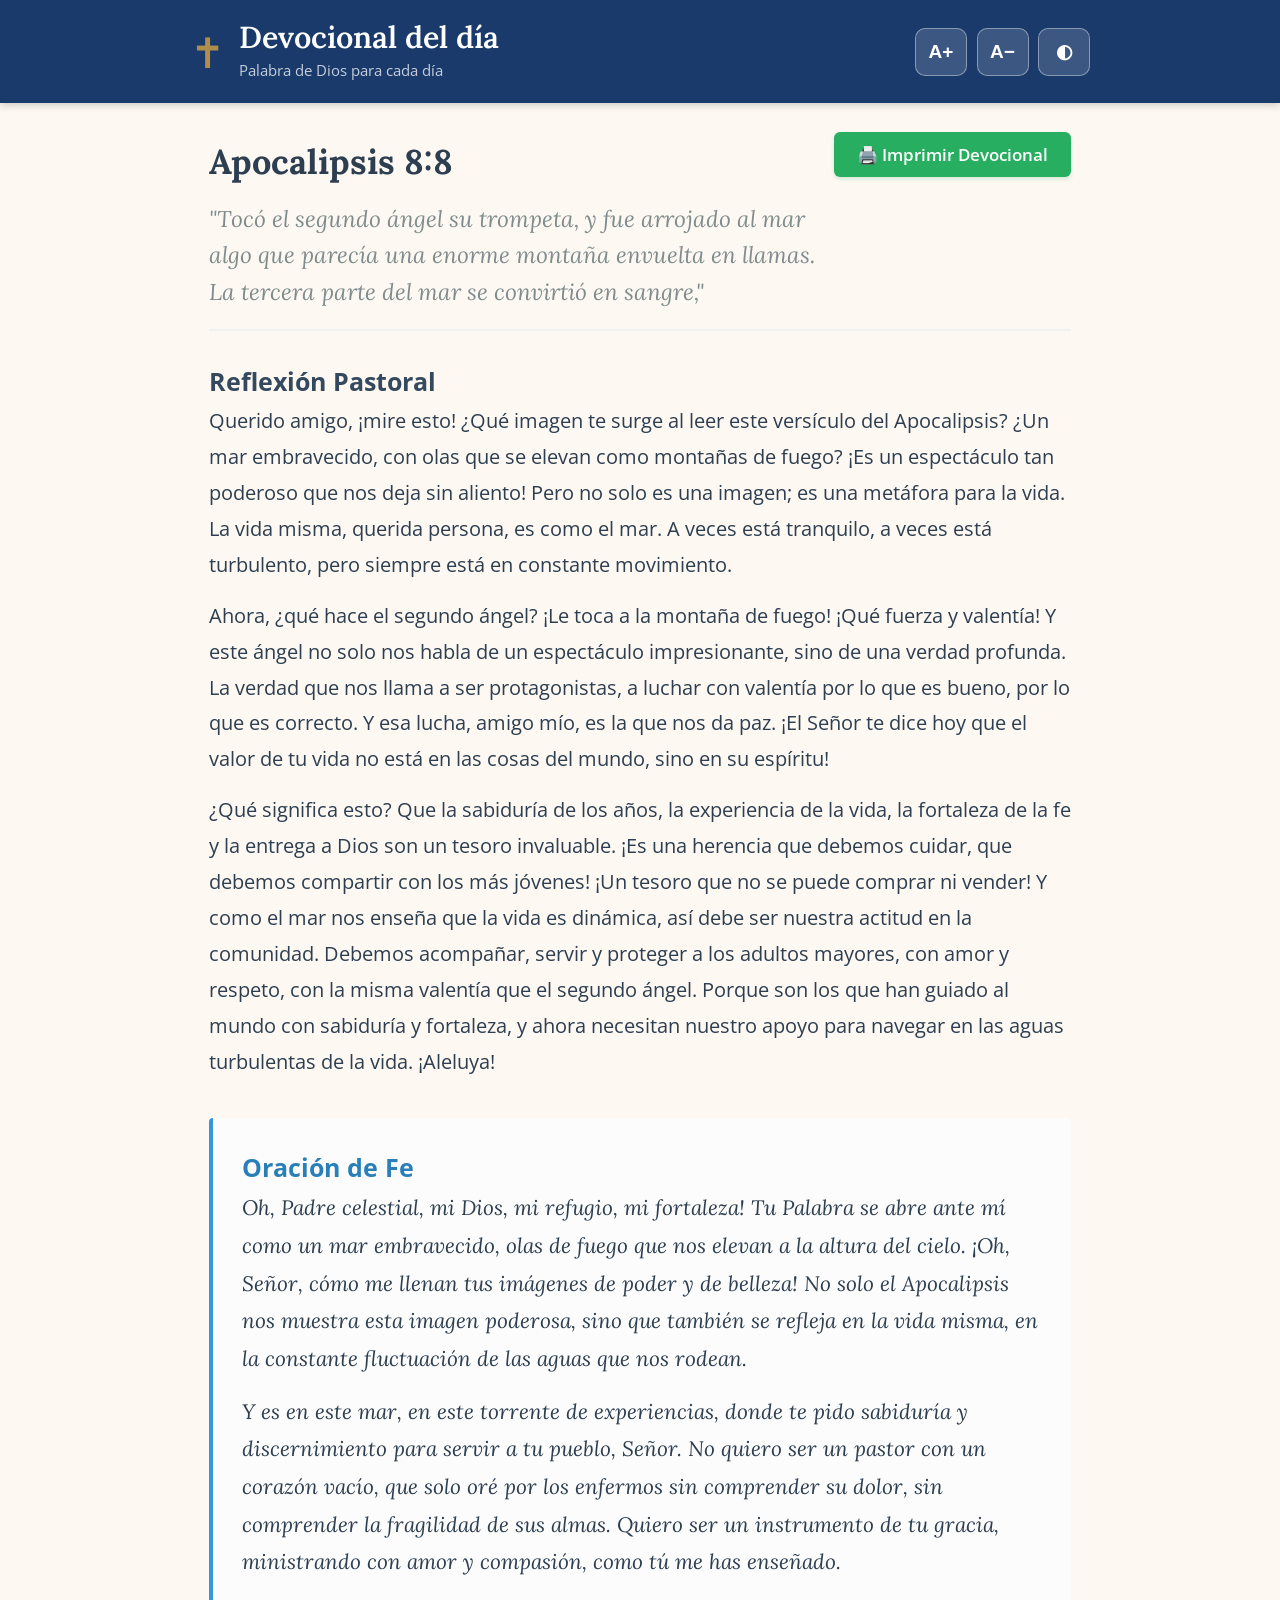
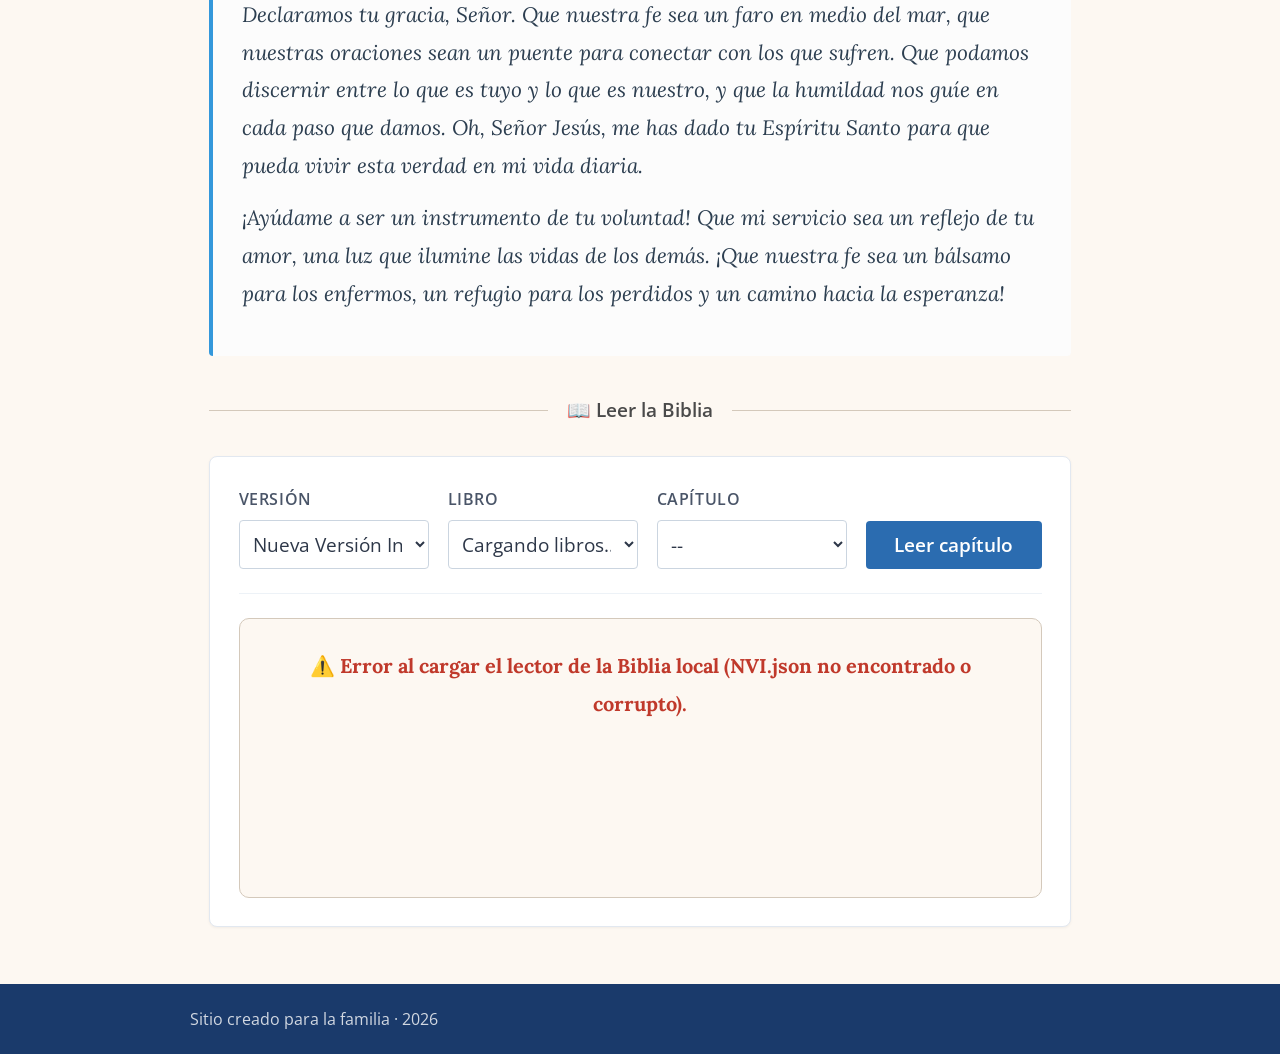
==== commit bec79cb3: "Automated update: 2026-07-01 - verspertino" ====
--- a/index.html
+++ b/index.html
@@ -179,10 +179,10 @@
         <div class="devocional-header" style="margin-bottom: 1.5rem; border-bottom: 2px solid #f0f0f0; padding-bottom: 1rem; display: flex; justify-content: space-between; align-items: flex-start; flex-wrap: wrap; gap: 1rem;">
             <div style="flex: 1; min-width: 280px;">
                 <h2 class="versiculo-titulo" style="font-family: 'Lora', Georgia, serif; color: #2c3e50; font-size: 1.8rem; margin: 0 0 0.5rem 0;">
-                    2 Samuel 14:12
+                    Apocalipsis 8:8
                 </h2>
                 <p class="versiculo-texto" style="font-family: 'Lora', Georgia, serif; font-style: italic; color: #7f8c8d; font-size: 1.2rem; line-height: 1.6; margin: 0;">
-                    "Pero la mujer siguió diciendo: ―Permite mi señor y rey a esta tu sierva decir algo más. ―Habla."
+                    "Tocó el segundo ángel su trompeta, y fue arrojado al mar algo que parecía una enorme montaña envuelta en llamas. La tercera parte del mar se convirtió en sangre,"
                 </p>
             </div>
             <button class="btn-print no-print" onclick="window.print();">
@@ -193,14 +193,14 @@
         <div class="devocional-body" style="margin-bottom: 2rem;">
             <h3 style="font-family: 'Open Sans', sans-serif; color: #34495e; font-size: 1.3rem; margin-top: 0;">Reflexión Pastoral</h3>
             <div class="texto-reflexion" id="textoReflexion" style="font-family: 'Open Sans', sans-serif; font-size: 1.05rem; line-height: 1.8; color: #2c3e50;">
-                <p style="margin-bottom: 0.8rem;">Querido amigo, ¡Mire esto!  Hoy quiero hablarte sobre una lección que nos enseña la vida misma: el valor de la sabiduría, la fuerza del corazón y la paz que solo Dios puede dar.  ¿Te acuerdas de los viejos tiempos? ¿De aquellos momentos donde la vida era un desafío constante, pero en medio de esa lucha, te encontraste con la fortaleza de la experiencia y la sabiduría que se acumulaba con el tiempo?</p><p style="margin-bottom: 0.8rem;">El Señor te dice hoy que no debemos olvidar la importancia de valorar a las personas mayores. ¡Aleluya!  Porque en sus ojos se refleja la historia de un viaje largo y lleno de experiencias, de momentos de alegría y de dolor.  Es como un mapa de un camino recorrido, donde cada huella es una lección aprendida, cada curva una verdad descubierta.  Y aunque el tiempo ha pasado, su sabiduría sigue siendo un bálsamo para nosotros.</p><p style="margin-bottom: 0.8rem;">¿Recuerdas cuando eras joven y te sentías tan lleno de energía, que pensabas que la vida era infinita? ¡Pero Dios nos enseña en este pasaje que la verdadera paz no viene de la juventud ni del poder, sino de la experiencia!  Es como una semilla que ha germinado con el tiempo, y que ahora florece en la sabiduría y la fortaleza.  El Señor te dice hoy que debemos cuidar a los ancianos, acompañarlos en sus momentos difíciles, y celebrar su vida con gratitud. ¡Porque ellos son un tesoro para nosotros!  Y no solo eso, ¡porque Dios también los ama y los bendecirá!</p>
+                <p style="margin-bottom: 0.8rem;">Querido amigo, ¡mire esto!  ¿Qué imagen te surge al leer este versículo del Apocalipsis? ¿Un mar embravecido, con olas que se elevan como montañas de fuego? ¡Es un espectáculo tan poderoso que nos deja sin aliento! Pero no solo es una imagen; es una metáfora para la vida. La vida misma, querida persona, es como el mar.  A veces está tranquilo, a veces está turbulento, pero siempre está en constante movimiento.</p><p style="margin-bottom: 0.8rem;">Ahora, ¿qué hace el segundo ángel? ¡Le toca a la montaña de fuego! ¡Qué fuerza y valentía! Y este ángel no solo nos habla de un espectáculo impresionante, sino de una verdad profunda. La verdad que nos llama a ser protagonistas, a luchar con valentía por lo que es bueno, por lo que es correcto.  Y esa lucha, amigo mío, es la que nos da paz. ¡El Señor te dice hoy que el valor de tu vida no está en las cosas del mundo, sino en su espíritu!</p><p style="margin-bottom: 0.8rem;">¿Qué significa esto? Que la sabiduría de los años, la experiencia de la vida, la fortaleza de la fe y la entrega a Dios son un tesoro invaluable.  ¡Es una herencia que debemos cuidar, que debemos compartir con los más jóvenes! ¡Un tesoro que no se puede comprar ni vender!  Y como el mar nos enseña que la vida es dinámica, así debe ser nuestra actitud en la comunidad.  Debemos acompañar, servir y proteger a los adultos mayores, con amor y respeto, con la misma valentía que el segundo ángel. Porque son los que han guiado al mundo con sabiduría y fortaleza, y ahora necesitan nuestro apoyo para navegar en las aguas turbulentas de la vida. ¡Aleluya!</p>
             </div>
         </div>
         
         <div class="devocional-footer" style="background-color: #fcfcfc; border-left: 4px solid #3498db; padding: 1.5rem; border-radius: 4px;">
             <h3 style="font-family: 'Open Sans', sans-serif; color: #2980b9; font-size: 1.3rem; margin-top: 0;">Oración de Fe</h3>
             <div class="texto-oracion" id="textoOracion" style="font-family: 'Lora', Georgia, serif; font-size: 1.1rem; line-height: 1.8; color: #2c3e50; font-style: italic;">
-                <p style="margin-bottom: 0.8rem;">Oh, **Padre Celestial**, en este instante de profunda adoración, me inclino ante tu omnipotente amor y te exclamo mi gratitud por cada aliento que respiro, por cada día que se abre ante mí como una promesa de luz.  **Declaramos tu gracia** sobre esta congregación, sobre cada alma que se acerca a ti en este momento, y te pido humildemente que nos concedas la sabiduría para entender tu plan divino.</p><p style="margin-bottom: 0.8rem;">En medio de las tribulaciones del mundo, me doy cuenta de que la vida misma es un espejo de tu sabiduría.  Recuerdo con nostalgia aquellos momentos donde la lucha era constante, pero en medio de esa tormenta, el valor de la experiencia y la sabiduría se acumulaban como piedras preciosas en mi alma.   **Señor Jesús**, te ruego que me concedas esa misma fortaleza para enfrentar los desafíos del presente.  Dame la sabiduría para discernir entre lo correcto y lo incorrecto, la fuerza para seguir tu camino y la paz para guiar a tus hijos.</p><p style="margin-bottom: 0.8rem;">**Ministramos a tu pueblo** con la esperanza de que cada palabra que salga de nuestras bocas refleje la verdad de tu amor.  No podemos olvidar que el orante no es una persona mayor, sino un ser humano que necesita tu guía, tu consuelo y tu sabiduría.  Dame la capacidad de escuchar las necesidades de los demás, de entender sus dolores y de darles apoyo en este viaje que todos emprendemos juntos.</p><p style="margin-bottom: 0.8rem;">**Padre Celestial**, te ruego que nos concedas la fortaleza para servir a tus hijos con amor, con compasión y con la certeza de que tu presencia está siempre presente.  Que nuestros corazones se abran a la sabiduría y al discernimiento para poder responder a las necesidades del mundo con la fe y la esperanza que solo tú puedes ofrecer.   **Declaramos tu gracia** sobre esta congregación, sobre cada alma que se acerca a ti en este momento, y te pido humildemente que nos concedas la sabiduría para entender tu plan divino.</p><p style="margin-bottom: 0.8rem;">Amén.</p>
+                <p style="margin-bottom: 0.8rem;">Oh, Padre celestial, mi Dios, mi refugio, mi fortaleza!  Tu Palabra se abre ante mí como un mar embravecido, olas de fuego que nos elevan a la altura del cielo. ¡Oh, Señor, cómo me llenan tus imágenes de poder y de belleza!   No solo el Apocalipsis nos muestra esta imagen poderosa, sino que también se refleja en la vida misma, en la constante fluctuación de las aguas que nos rodean.</p><p style="margin-bottom: 0.8rem;">Y es en este mar, en este torrente de experiencias, donde te pido sabiduría y discernimiento para servir a tu pueblo, Señor.  No quiero ser un pastor con un corazón vacío, que solo oré por los enfermos sin comprender su dolor, sin comprender la fragilidad de sus almas.  Quiero ser un instrumento de tu gracia, ministrando con amor y compasión, como tú me has enseñado.</p><p style="margin-bottom: 0.8rem;">Declaramos tu gracia, Señor. Que nuestra fe sea un faro en medio del mar, que nuestras oraciones sean un puente para conectar con los que sufren. Que podamos discernir entre lo que es tuyo y lo que es nuestro, y que la humildad nos guíe en cada paso que damos.  Oh, Señor Jesús, me has dado tu Espíritu Santo para que pueda vivir esta verdad en mi vida diaria.</p><p style="margin-bottom: 0.8rem;">¡Ayúdame a ser un instrumento de tu voluntad! Que mi servicio sea un reflejo de tu amor, una luz que ilumine las vidas de los demás. ¡Que nuestra fe sea un bálsamo para los enfermos, un refugio para los perdidos y un camino hacia la esperanza!</p>
             </div>
         </div>
 
